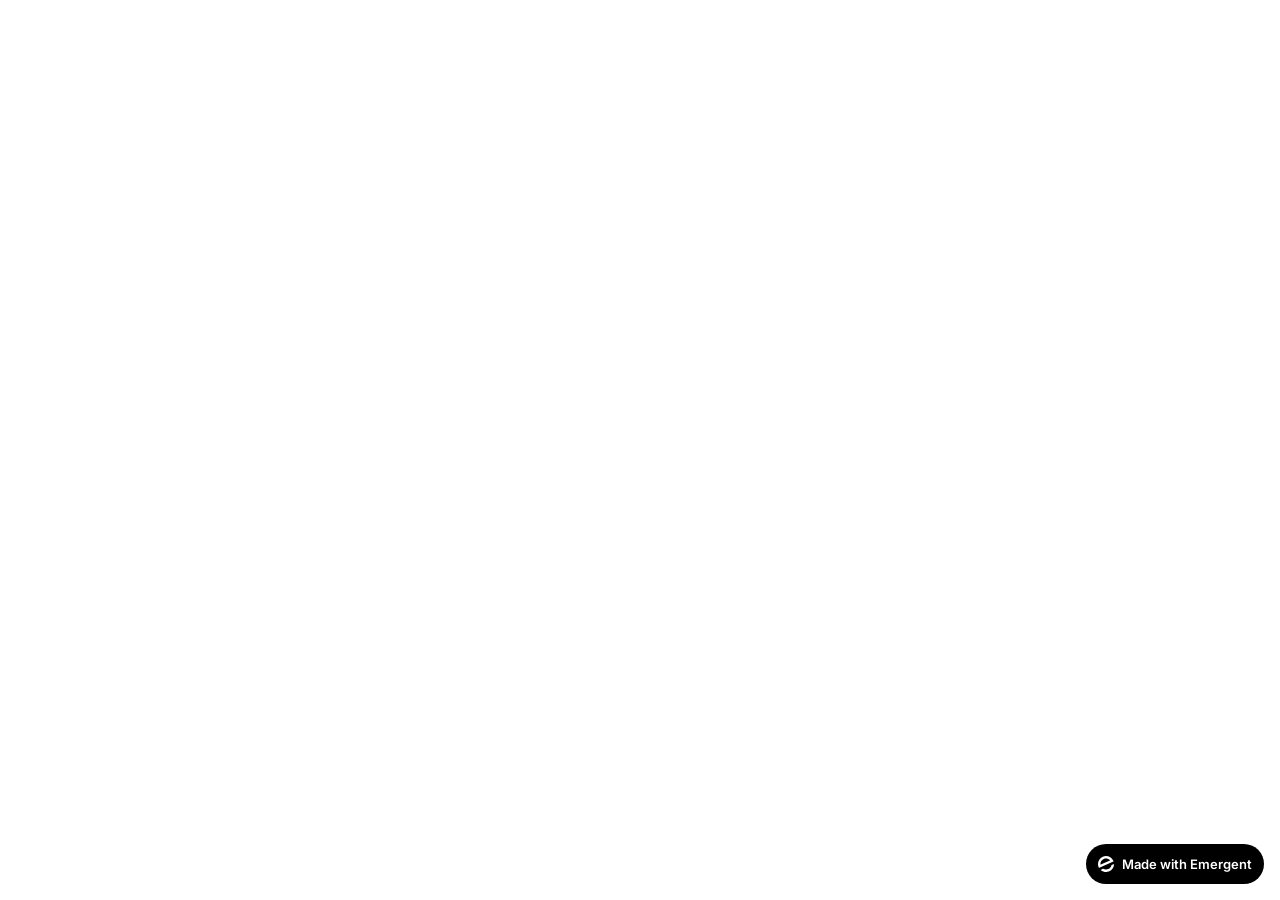
==== serfix_static_site/index.html @ 59c1fdc9 "auto-commit for 18bf13d0-acdc-4539-992c-78a6ebdd9dd1" ====
<!doctype html><html lang="en"><head><meta charset="utf-8"/><meta name="viewport" content="width=device-width,initial-scale=1"/><meta name="theme-color" content="#000000"/><meta name="description" content="A product of emergent.sh"/><link rel="preconnect" href="https://fonts.googleapis.com"/><link rel="preconnect" href="https://fonts.gstatic.com" crossorigin/><link href="https://fonts.googleapis.com/css2?family=Inter:wght@600&display=swap" rel="stylesheet"/><title>Emergent | Fullstack App</title><script>window.addEventListener("error",function(e){e.error instanceof DOMException&&"DataCloneError"===e.error.name&&e.message&&e.message.includes("PerformanceServerTiming")&&(e.stopImmediatePropagation(),e.preventDefault())},!0)</script><script src="https://assets.emergent.sh/scripts/emergent-main.js"></script><script defer="defer" src="./static/js/main.b13aed11.js"></script><link href="./static/css/main.b0ab02a5.css" rel="stylesheet"></head><body><noscript>You need to enable JavaScript to run this app.</noscript><div id="root"></div><a id="emergent-badge" target="_blank" href="https://app.emergent.sh/?utm_source=emergent-badge" style="display:inline-flex!important;box-sizing:border-box;width:178px;height:40px;padding:8px 12px 8px 12px;align-items:center!important;gap:8px;border-radius:50px!important;background:#000!important;position:fixed!important;bottom:16px;right:16px;text-decoration:none;font-family:-apple-system,BlinkMacSystemFont,&quot;z-index:9999!important"><svg xmlns="http://www.w3.org/2000/svg" width="16" height="16" viewBox="0 0 16 16" fill="none"><path d="M15.5702 8.13142C15.7729 8.0412 16.0007 8.18878 15.9892 8.4103C15.8374 11.3192 14.0965 14.0405 11.2531 15.3065C8.40964 16.5725 5.2224 16.0453 2.95912 14.2117C2.78676 14.072 2.82955 13.804 3.03219 13.7137L4.95677 12.8568C5.04866 12.8159 5.15446 12.823 5.24204 12.8725C6.73377 13.7153 8.59176 13.8649 10.2772 13.1145C11.9626 12.3641 13.0947 10.8833 13.4665 9.21075C13.4883 9.11256 13.5539 9.02918 13.6457 8.98827L15.5702 8.13142Z" fill="white"/><path fill-rule="evenodd" clip-rule="evenodd" d="M15.3066 4.74698L15.5067 5.19653C15.5759 5.35178 15.5061 5.53366 15.3508 5.60278L1.29992 11.8586C1.14467 11.9278 0.962794 11.8579 0.893675 11.7027L0.701732 11.2716L0.693457 11.2531C-1.10317 7.21778 0.711626 2.49007 4.74692 0.693443C8.78221 -1.10318 13.51 0.711693 15.3066 4.74698ZM2.82356 8.55367C2.63552 8.63739 2.41991 8.51617 2.40853 8.31065C2.28373 6.05724 3.53858 3.85787 5.72286 2.88536C7.90715 1.91286 10.3813 2.45199 11.9724 4.05256C12.1175 4.19854 12.0633 4.43988 11.8753 4.5236L2.82356 8.55367Z" fill="white"/></svg><p style="color:#fff!important;font-family:Inter,sans-serif!important;font-size:13px!important;font-style:normal!important;font-weight:600!important;line-height:20px!important;margin:0!important;white-space:nowrap!important">Made with Emergent</p></a><script>!function(e,t){var r,s,o,i;t.__SV||(window.posthog=t,t._i=[],t.init=function(n,a,p){function c(e,t){var r=t.split(".");2==r.length&&(e=e[r[0]],t=r[1]),e[t]=function(){e.push([t].concat(Array.prototype.slice.call(arguments,0)))}}(o=e.createElement("script")).type="text/javascript",o.crossOrigin="anonymous",o.async=!0,o.src=a.api_host.replace(".i.posthog.com","-assets.i.posthog.com")+"/static/array.js",(i=e.getElementsByTagName("script")[0]).parentNode.insertBefore(o,i);var g=t;for(void 0!==p?g=t[p]=[]:p="posthog",g.people=g.people||[],g.toString=function(e){var t="posthog";return"posthog"!==p&&(t+="."+p),e||(t+=" (stub)"),t},g.people.toString=function(){return g.toString(1)+".people (stub)"},r="init me ws ys ps bs capture je Di ks register register_once register_for_session unregister unregister_for_session Ps getFeatureFlag getFeatureFlagPayload isFeatureEnabled reloadFeatureFlags updateEarlyAccessFeatureEnrollment getEarlyAccessFeatures on onFeatureFlags onSurveysLoaded onSessionId getSurveys getActiveMatchingSurveys renderSurvey canRenderSurvey canRenderSurveyAsync identify setPersonProperties group resetGroups setPersonPropertiesForFlags resetPersonPropertiesForFlags setGroupPropertiesForFlags resetGroupPropertiesForFlags reset get_distinct_id getGroups get_session_id get_session_replay_url alias set_config startSessionRecording stopSessionRecording sessionRecordingStarted captureException loadToolbar get_property getSessionProperty Es $s createPersonProfile Is opt_in_capturing opt_out_capturing has_opted_in_capturing has_opted_out_capturing clear_opt_in_out_capturing Ss debug xs getPageViewId captureTraceFeedback captureTraceMetric".split(" "),s=0;s<r.length;s++)c(g,r[s]);t._i.push([n,a,p])},t.__SV=1)}(document,window.posthog||[]),posthog.init("phc_xAvL2Iq4tFmANRE7kzbKwaSqp1HJjN7x48s3vr0CMjs",{api_host:"https://us.i.posthog.com",person_profiles:"identified_only",session_recording:{recordCrossOriginIframes:!0,capturePerformance:!1}})</script></body></html>
---- serfix_static_site/static/css/main.b0ab02a5.css ----
@import url(https://fonts.googleapis.com/css2?family=IBM+Plex+Sans:wght@400;500;600;700;900&family=Oswald:wght@500;600;700&display=swap);*,:after,:before{--tw-border-spacing-x:0;--tw-border-spacing-y:0;--tw-translate-x:0;--tw-translate-y:0;--tw-rotate:0;--tw-skew-x:0;--tw-skew-y:0;--tw-scale-x:1;--tw-scale-y:1;--tw-pan-x: ;--tw-pan-y: ;--tw-pinch-zoom: ;--tw-scroll-snap-strictness:proximity;--tw-gradient-from-position: ;--tw-gradient-via-position: ;--tw-gradient-to-position: ;--tw-ordinal: ;--tw-slashed-zero: ;--tw-numeric-figure: ;--tw-numeric-spacing: ;--tw-numeric-fraction: ;--tw-ring-inset: ;--tw-ring-offset-width:0px;--tw-ring-offset-color:#fff;--tw-ring-color:#3b82f680;--tw-ring-offset-shadow:0 0 #0000;--tw-ring-shadow:0 0 #0000;--tw-shadow:0 0 #0000;--tw-shadow-colored:0 0 #0000;--tw-blur: ;--tw-brightness: ;--tw-contrast: ;--tw-grayscale: ;--tw-hue-rotate: ;--tw-invert: ;--tw-saturate: ;--tw-sepia: ;--tw-drop-shadow: ;--tw-backdrop-blur: ;--tw-backdrop-brightness: ;--tw-backdrop-contrast: ;--tw-backdrop-grayscale: ;--tw-backdrop-hue-rotate: ;--tw-backdrop-invert: ;--tw-backdrop-opacity: ;--tw-backdrop-saturate: ;--tw-backdrop-sepia: ;--tw-contain-size: ;--tw-contain-layout: ;--tw-contain-paint: ;--tw-contain-style: }::backdrop{--tw-border-spacing-x:0;--tw-border-spacing-y:0;--tw-translate-x:0;--tw-translate-y:0;--tw-rotate:0;--tw-skew-x:0;--tw-skew-y:0;--tw-scale-x:1;--tw-scale-y:1;--tw-pan-x: ;--tw-pan-y: ;--tw-pinch-zoom: ;--tw-scroll-snap-strictness:proximity;--tw-gradient-from-position: ;--tw-gradient-via-position: ;--tw-gradient-to-position: ;--tw-ordinal: ;--tw-slashed-zero: ;--tw-numeric-figure: ;--tw-numeric-spacing: ;--tw-numeric-fraction: ;--tw-ring-inset: ;--tw-ring-offset-width:0px;--tw-ring-offset-color:#fff;--tw-ring-color:#3b82f680;--tw-ring-offset-shadow:0 0 #0000;--tw-ring-shadow:0 0 #0000;--tw-shadow:0 0 #0000;--tw-shadow-colored:0 0 #0000;--tw-blur: ;--tw-brightness: ;--tw-contrast: ;--tw-grayscale: ;--tw-hue-rotate: ;--tw-invert: ;--tw-saturate: ;--tw-sepia: ;--tw-drop-shadow: ;--tw-backdrop-blur: ;--tw-backdrop-brightness: ;--tw-backdrop-contrast: ;--tw-backdrop-grayscale: ;--tw-backdrop-hue-rotate: ;--tw-backdrop-invert: ;--tw-backdrop-opacity: ;--tw-backdrop-saturate: ;--tw-backdrop-sepia: ;--tw-contain-size: ;--tw-contain-layout: ;--tw-contain-paint: ;--tw-contain-style: }

/*
! tailwindcss v3.4.19 | MIT License | https://tailwindcss.com
*/*,:after,:before{border:0 solid #e5e7eb;box-sizing:border-box}:after,:before{--tw-content:""}:host,html{-webkit-text-size-adjust:100%;font-feature-settings:normal;-webkit-tap-highlight-color:transparent;font-family:IBM Plex Sans,sans-serif;font-variation-settings:normal;line-height:1.5;tab-size:4}body{line-height:inherit}hr{border-top-width:1px;color:inherit;height:0}abbr:where([title]){-webkit-text-decoration:underline dotted;text-decoration:underline dotted}h1,h2,h3,h4,h5,h6{font-size:inherit;font-weight:inherit}a{color:inherit;text-decoration:inherit}b,strong{font-weight:bolder}code,kbd,pre,samp{font-feature-settings:normal;font-family:ui-monospace,SFMono-Regular,Menlo,Monaco,Consolas,Liberation Mono,Courier New,monospace;font-size:1em;font-variation-settings:normal}small{font-size:80%}sub,sup{font-size:75%;line-height:0;position:relative;vertical-align:initial}sub{bottom:-.25em}sup{top:-.5em}table{border-collapse:collapse;border-color:inherit;text-indent:0}button,input,optgroup,select,textarea{font-feature-settings:inherit;color:inherit;font-family:inherit;font-size:100%;font-variation-settings:inherit;font-weight:inherit;letter-spacing:inherit;line-height:inherit;margin:0;padding:0}button,select{text-transform:none}button,input:where([type=button]),input:where([type=reset]),input:where([type=submit]){-webkit-appearance:button;background-color:initial;background-image:none}:-moz-focusring{outline:auto}:-moz-ui-invalid{box-shadow:none}progress{vertical-align:initial}::-webkit-inner-spin-button,::-webkit-outer-spin-button{height:auto}[type=search]{-webkit-appearance:textfield;outline-offset:-2px}::-webkit-search-decoration{-webkit-appearance:none}::-webkit-file-upload-button{-webkit-appearance:button;font:inherit}summary{display:list-item}blockquote,dd,dl,figure,h1,h2,h3,h4,h5,h6,hr,p,pre{margin:0}fieldset{margin:0}fieldset,legend{padding:0}menu,ol,ul{list-style:none;margin:0;padding:0}dialog{padding:0}textarea{resize:vertical}input::placeholder,textarea::placeholder{color:#9ca3af;opacity:1}[role=button],button{cursor:pointer}:disabled{cursor:default}audio,canvas,embed,iframe,img,object,svg,video{display:block;vertical-align:middle}img,video{height:auto;max-width:100%}[hidden]:where(:not([hidden=until-found])){display:none}:root{--background:0 0% 100%;--foreground:0 0% 3.9%;--card:0 0% 100%;--card-foreground:0 0% 3.9%;--popover:0 0% 100%;--popover-foreground:0 0% 3.9%;--primary:48 96% 53%;--primary-foreground:240 10% 4%;--secondary:0 0% 96.1%;--secondary-foreground:0 0% 9%;--muted:0 0% 96.1%;--muted-foreground:0 0% 45.1%;--accent:0 0% 96.1%;--accent-foreground:0 0% 9%;--destructive:0 84.2% 60.2%;--destructive-foreground:0 0% 98%;--border:0 0% 89.8%;--input:0 0% 89.8%;--ring:48 96% 53%;--chart-1:12 76% 61%;--chart-2:173 58% 39%;--chart-3:197 37% 24%;--chart-4:43 74% 66%;--chart-5:27 87% 67%;--radius:0rem}*{border-color:#e5e5e5;border-color:hsl(var(--border))}body{background-color:#fff;background-color:hsl(var(--background));color:#0a0a0a;color:hsl(var(--foreground))}[data-debug-wrapper=true]{display:contents!important}[data-debug-wrapper=true]>*{border:inherit;column-gap:inherit;gap:inherit;margin:inherit;padding:inherit;row-gap:inherit}.sr-only{clip:rect(0,0,0,0);border-width:0;height:1px;margin:-1px;overflow:hidden;padding:0;position:absolute;white-space:nowrap;width:1px}.pointer-events-none{pointer-events:none}.pointer-events-auto{pointer-events:auto}.visible{visibility:visible}.invisible{visibility:hidden}.fixed{position:fixed}.absolute{position:absolute}.relative{position:relative}.sticky{position:-webkit-sticky;position:sticky}.inset-0{inset:0}.inset-x-0{left:0;right:0}.inset-y-0{bottom:0;top:0}.-bottom-12{bottom:-3rem}.-bottom-6{bottom:-1.5rem}.-left-12{left:-3rem}.-left-4{left:-1rem}.-right-12{right:-3rem}.-right-3{right:-.75rem}.-top-12{top:-3rem}.-top-4{top:-1rem}.bottom-0{bottom:0}.left-0{left:0}.left-1{left:.25rem}.left-1\/2{left:50%}.left-2{left:.5rem}.left-6{left:1.5rem}.left-\[50\%\]{left:50%}.right-0{right:0}.right-1{right:.25rem}.right-2{right:.5rem}.right-4{right:1rem}.right-6{right:1.5rem}.top-0{top:0}.top-1{top:.25rem}.top-1\/2{top:50%}.top-10{top:2.5rem}.top-4{top:1rem}.top-\[1px\]{top:1px}.top-\[50\%\]{top:50%}.top-\[60\%\]{top:60%}.top-full{top:100%}.z-10{z-index:10}.z-50{z-index:50}.z-\[100\]{z-index:100}.z-\[1\]{z-index:1}.-mx-1{margin-left:-.25rem;margin-right:-.25rem}.mx-auto{margin-left:auto;margin-right:auto}.my-1{margin-bottom:.25rem;margin-top:.25rem}.-ml-4{margin-left:-1rem}.-mt-4{margin-top:-1rem}.mb-1{margin-bottom:.25rem}.mb-7{margin-bottom:1.75rem}.mb-8{margin-bottom:2rem}.ml-1{margin-left:.25rem}.ml-auto{margin-left:auto}.mr-2{margin-right:.5rem}.mt-1{margin-top:.25rem}.mt-1\.5{margin-top:.375rem}.mt-10{margin-top:2.5rem}.mt-12{margin-top:3rem}.mt-2{margin-top:.5rem}.mt-24{margin-top:6rem}.mt-4{margin-top:1rem}.mt-5{margin-top:1.25rem}.mt-6{margin-top:1.5rem}.mt-7{margin-top:1.75rem}.mt-8{margin-top:2rem}.mt-9{margin-top:2.25rem}.mt-auto{margin-top:auto}.block{display:block}.flex{display:flex}.inline-flex{display:inline-flex}.table{display:table}.grid{display:grid}.hidden{display:none}.aspect-\[16\/10\]{aspect-ratio:16/10}.aspect-square{aspect-ratio:1/1}.h-1\.5{height:.375rem}.h-10{height:2.5rem}.h-11{height:2.75rem}.h-12{height:3rem}.h-14{height:3.5rem}.h-2{height:.5rem}.h-2\.5{height:.625rem}.h-28{height:7rem}.h-3{height:.75rem}.h-3\.5{height:.875rem}.h-4{height:1rem}.h-5{height:1.25rem}.h-6{height:1.5rem}.h-7{height:1.75rem}.h-8{height:2rem}.h-9{height:2.25rem}.h-\[1px\]{height:1px}.h-\[var\(--radix-navigation-menu-viewport-height\)\]{height:var(--radix-navigation-menu-viewport-height)}.h-\[var\(--radix-select-trigger-height\)\]{height:var(--radix-select-trigger-height)}.h-auto{height:auto}.h-full{height:100%}.h-px{height:1px}.max-h-\[--radix-context-menu-content-available-height\]{max-height:var(--radix-context-menu-content-available-height)}.max-h-\[--radix-select-content-available-height\]{max-height:var(--radix-select-content-available-height)}.max-h-\[300px\]{max-height:300px}.max-h-\[var\(--radix-dropdown-menu-content-available-height\)\]{max-height:var(--radix-dropdown-menu-content-available-height)}.max-h-screen{max-height:100vh}.min-h-36{min-height:9rem}.min-h-\[60px\]{min-height:60px}.min-h-\[86vh\]{min-height:86vh}.min-h-screen{min-height:100vh}.w-10{width:2.5rem}.w-11{width:2.75rem}.w-12{width:3rem}.w-14{width:3.5rem}.w-2{width:.5rem}.w-2\.5{width:.625rem}.w-28{width:7rem}.w-3{width:.75rem}.w-3\.5{width:.875rem}.w-3\/4{width:75%}.w-4{width:1rem}.w-5{width:1.25rem}.w-6{width:1.5rem}.w-64{width:16rem}.w-7{width:1.75rem}.w-72{width:18rem}.w-8{width:2rem}.w-9{width:2.25rem}.w-\[100px\]{width:100px}.w-\[1px\]{width:1px}.w-full{width:100%}.w-max{width:-webkit-max-content;width:max-content}.w-px{width:1px}.min-w-0{min-width:0}.min-w-10{min-width:2.5rem}.min-w-8{min-width:2rem}.min-w-9{min-width:2.25rem}.min-w-\[12rem\]{min-width:12rem}.min-w-\[8rem\]{min-width:8rem}.min-w-\[var\(--radix-select-trigger-width\)\]{min-width:var(--radix-select-trigger-width)}.max-w-2xl{max-width:42rem}.max-w-3xl{max-width:48rem}.max-w-4xl{max-width:56rem}.max-w-7xl{max-width:80rem}.max-w-lg{max-width:32rem}.max-w-max{max-width:-webkit-max-content;max-width:max-content}.flex-1{flex:1 1}.shrink-0{flex-shrink:0}.grow{flex-grow:1}.grow-0{flex-grow:0}.basis-full{flex-basis:100%}.caption-bottom{caption-side:bottom}.border-collapse{border-collapse:collapse}.origin-\[--radix-context-menu-content-transform-origin\]{transform-origin:var(--radix-context-menu-content-transform-origin)}.origin-\[--radix-dropdown-menu-content-transform-origin\]{transform-origin:var(--radix-dropdown-menu-content-transform-origin)}.origin-\[--radix-hover-card-content-transform-origin\]{transform-origin:var(--radix-hover-card-content-transform-origin)}.origin-\[--radix-menubar-content-transform-origin\]{transform-origin:var(--radix-menubar-content-transform-origin)}.origin-\[--radix-popover-content-transform-origin\]{transform-origin:var(--radix-popover-content-transform-origin)}.origin-\[--radix-select-content-transform-origin\]{transform-origin:var(--radix-select-content-transform-origin)}.origin-\[--radix-tooltip-content-transform-origin\]{transform-origin:var(--radix-tooltip-content-transform-origin)}.-translate-x-1\/2{--tw-translate-x:-50%}.-translate-x-1\/2,.-translate-y-1\/2{transform:translate(var(--tw-translate-x),var(--tw-translate-y)) rotate(var(--tw-rotate)) skewX(var(--tw-skew-x)) skewY(var(--tw-skew-y)) scaleX(var(--tw-scale-x)) scaleY(var(--tw-scale-y))}.-translate-y-1\/2{--tw-translate-y:-50%}.translate-x-\[-50\%\]{--tw-translate-x:-50%}.translate-x-\[-50\%\],.translate-y-\[-50\%\]{transform:translate(var(--tw-translate-x),var(--tw-translate-y)) rotate(var(--tw-rotate)) skewX(var(--tw-skew-x)) skewY(var(--tw-skew-y)) scaleX(var(--tw-scale-x)) scaleY(var(--tw-scale-y))}.translate-y-\[-50\%\]{--tw-translate-y:-50%}.rotate-45{--tw-rotate:45deg}.rotate-45,.rotate-90{transform:translate(var(--tw-translate-x),var(--tw-translate-y)) rotate(var(--tw-rotate)) skewX(var(--tw-skew-x)) skewY(var(--tw-skew-y)) scaleX(var(--tw-scale-x)) scaleY(var(--tw-scale-y))}.rotate-90{--tw-rotate:90deg}.transform{transform:translate(var(--tw-translate-x),var(--tw-translate-y)) rotate(var(--tw-rotate)) skewX(var(--tw-skew-x)) skewY(var(--tw-skew-y)) scaleX(var(--tw-scale-x)) scaleY(var(--tw-scale-y))}@keyframes pulse{50%{opacity:.5}}.animate-pulse{animation:pulse 2s cubic-bezier(.4,0,.6,1) infinite}.cursor-default{cursor:default}.cursor-pointer{cursor:pointer}.touch-none{touch-action:none}.select-none{-webkit-user-select:none;user-select:none}.resize-y{resize:vertical}.list-none{list-style-type:none}.grid-cols-1{grid-template-columns:repeat(1,minmax(0,1fr))}.grid-cols-2{grid-template-columns:repeat(2,minmax(0,1fr))}.flex-row{flex-direction:row}.flex-col{flex-direction:column}.flex-col-reverse{flex-direction:column-reverse}.flex-wrap{flex-wrap:wrap}.place-items-center{place-items:center}.items-start{align-items:flex-start}.items-end{align-items:flex-end}.items-center{align-items:center}.justify-center{justify-content:center}.justify-between{justify-content:space-between}.gap-1{gap:.25rem}.gap-1\.5{gap:.375rem}.gap-10{gap:2.5rem}.gap-12{gap:3rem}.gap-2{gap:.5rem}.gap-3{gap:.75rem}.gap-4{gap:1rem}.gap-5{gap:1.25rem}.gap-6{gap:1.5rem}.gap-8{gap:2rem}.space-x-1>:not([hidden])~:not([hidden]){--tw-space-x-reverse:0;margin-left:calc(.25rem*(1 - var(--tw-space-x-reverse)));margin-right:calc(.25rem*var(--tw-space-x-reverse))}.space-x-2>:not([hidden])~:not([hidden]){--tw-space-x-reverse:0;margin-left:calc(.5rem*(1 - var(--tw-space-x-reverse)));margin-right:calc(.5rem*var(--tw-space-x-reverse))}.space-y-1>:not([hidden])~:not([hidden]){--tw-space-y-reverse:0;margin-bottom:calc(.25rem*var(--tw-space-y-reverse));margin-top:calc(.25rem*(1 - var(--tw-space-y-reverse)))}.space-y-1\.5>:not([hidden])~:not([hidden]){--tw-space-y-reverse:0;margin-bottom:calc(.375rem*var(--tw-space-y-reverse));margin-top:calc(.375rem*(1 - var(--tw-space-y-reverse)))}.space-y-2>:not([hidden])~:not([hidden]){--tw-space-y-reverse:0;margin-bottom:calc(.5rem*var(--tw-space-y-reverse));margin-top:calc(.5rem*(1 - var(--tw-space-y-reverse)))}.space-y-4>:not([hidden])~:not([hidden]){--tw-space-y-reverse:0;margin-bottom:calc(1rem*var(--tw-space-y-reverse));margin-top:calc(1rem*(1 - var(--tw-space-y-reverse)))}.overflow-auto{overflow:auto}.overflow-hidden{overflow:hidden}.overflow-y-auto{overflow-y:auto}.overflow-x-hidden{overflow-x:hidden}.whitespace-nowrap{white-space:nowrap}.break-words{overflow-wrap:break-word}.break-all{word-break:break-all}.rounded-\[inherit\]{border-radius:inherit}.rounded-full{border-radius:9999px}.rounded-lg{border-radius:0;border-radius:var(--radius)}.rounded-md{border-radius:-2px;border-radius:calc(var(--radius) - 2px)}.rounded-none{border-radius:0}.rounded-sm{border-radius:-4px;border-radius:calc(var(--radius) - 4px)}.rounded-xl{border-radius:.75rem}.rounded-t-\[10px\]{border-top-left-radius:10px;border-top-right-radius:10px}.rounded-tl-sm{border-top-left-radius:-4px;border-top-left-radius:calc(var(--radius) - 4px)}.border{border-width:1px}.border-2{border-width:2px}.border-y{border-top-width:1px}.border-b,.border-y{border-bottom-width:1px}.border-b-2{border-bottom-width:2px}.border-l{border-left-width:1px}.border-r{border-right-width:1px}.border-r-2{border-right-width:2px}.border-t{border-top-width:1px}.border-t-2{border-top-width:2px}.border-destructive{border-color:#ef4444;border-color:hsl(var(--destructive))}.border-destructive\/50{border-color:#ef444480;border-color:hsl(var(--destructive)/.5)}.border-input{border-color:#e5e5e5;border-color:hsl(var(--input))}.border-primary{border-color:#facc14;border-color:hsl(var(--primary))}.border-primary\/50{border-color:#facc1480;border-color:hsl(var(--primary)/.5)}.border-transparent{border-color:#0000}.border-yellow-400{--tw-border-opacity:1;border-color:#facc15;border-color:rgb(250 204 21/var(--tw-border-opacity,1))}.border-zinc-50{--tw-border-opacity:1;border-color:#fafafa;border-color:rgb(250 250 250/var(--tw-border-opacity,1))}.border-zinc-700{--tw-border-opacity:1;border-color:#3f3f46;border-color:rgb(63 63 70/var(--tw-border-opacity,1))}.border-zinc-800{--tw-border-opacity:1;border-color:#27272a;border-color:rgb(39 39 42/var(--tw-border-opacity,1))}.border-zinc-900{--tw-border-opacity:1;border-color:#18181b;border-color:rgb(24 24 27/var(--tw-border-opacity,1))}.border-zinc-950{--tw-border-opacity:1;border-color:#09090b;border-color:rgb(9 9 11/var(--tw-border-opacity,1))}.border-l-transparent{border-left-color:#0000}.border-t-transparent{border-top-color:#0000}.bg-accent{background-color:#f5f5f5;background-color:hsl(var(--accent))}.bg-background{background-color:#fff;background-color:hsl(var(--background))}.bg-black\/80{background-color:#000c}.bg-border{background-color:#e5e5e5;background-color:hsl(var(--border))}.bg-card{background-color:#fff;background-color:hsl(var(--card))}.bg-destructive{background-color:#ef4444;background-color:hsl(var(--destructive))}.bg-foreground{background-color:#0a0a0a;background-color:hsl(var(--foreground))}.bg-muted{background-color:#f5f5f5;background-color:hsl(var(--muted))}.bg-muted\/50{background-color:#f5f5f580;background-color:hsl(var(--muted)/.5)}.bg-popover{background-color:#fff;background-color:hsl(var(--popover))}.bg-primary{background-color:#facc14;background-color:hsl(var(--primary))}.bg-primary\/10{background-color:#facc141a;background-color:hsl(var(--primary)/.1)}.bg-primary\/20{background-color:#facc1433;background-color:hsl(var(--primary)/.2)}.bg-secondary{background-color:#f5f5f5;background-color:hsl(var(--secondary))}.bg-transparent{background-color:initial}.bg-white{--tw-bg-opacity:1;background-color:#fff;background-color:rgb(255 255 255/var(--tw-bg-opacity,1))}.bg-yellow-400{--tw-bg-opacity:1;background-color:#facc15;background-color:rgb(250 204 21/var(--tw-bg-opacity,1))}.bg-yellow-400\/20{background-color:#facc1533}.bg-zinc-100{--tw-bg-opacity:1;background-color:#f4f4f5;background-color:rgb(244 244 245/var(--tw-bg-opacity,1))}.bg-zinc-50{--tw-bg-opacity:1;background-color:#fafafa;background-color:rgb(250 250 250/var(--tw-bg-opacity,1))}.bg-zinc-900{--tw-bg-opacity:1;background-color:#18181b;background-color:rgb(24 24 27/var(--tw-bg-opacity,1))}.bg-zinc-900\/70{background-color:#18181bb3}.bg-zinc-950{--tw-bg-opacity:1;background-color:#09090b;background-color:rgb(9 9 11/var(--tw-bg-opacity,1))}.bg-zinc-950\/70{background-color:#09090bb3}.bg-zinc-950\/95{background-color:#09090bf2}.bg-\[linear-gradient\(120deg\2c rgba\(250\2c 204\2c 21\2c 0\.16\)_0\%\2c transparent_30\%\2c transparent_72\%\2c rgba\(250\2c 204\2c 21\2c 0\.12\)_100\%\)\]{background-image:linear-gradient(120deg,#facc1529,#0000 30%,#0000 72%,#facc151f)}.fill-current{fill:currentColor}.fill-primary{fill:#facc14;fill:hsl(var(--primary))}.object-contain{object-fit:contain}.object-cover{object-fit:cover}.object-center{object-position:center}.p-0{padding:0}.p-1{padding:.25rem}.p-2{padding:.5rem}.p-3{padding:.75rem}.p-4{padding:1rem}.p-5{padding:1.25rem}.p-6{padding:1.5rem}.p-\[1px\]{padding:1px}.px-1\.5{padding-left:.375rem;padding-right:.375rem}.px-2{padding-left:.5rem;padding-right:.5rem}.px-2\.5{padding-left:.625rem;padding-right:.625rem}.px-3{padding-left:.75rem;padding-right:.75rem}.px-4{padding-left:1rem;padding-right:1rem}.px-5{padding-left:1.25rem;padding-right:1.25rem}.px-7{padding-left:1.75rem;padding-right:1.75rem}.px-8{padding-left:2rem;padding-right:2rem}.py-0\.5{padding-bottom:.125rem;padding-top:.125rem}.py-1{padding-bottom:.25rem;padding-top:.25rem}.py-1\.5{padding-bottom:.375rem;padding-top:.375rem}.py-12{padding-bottom:3rem;padding-top:3rem}.py-16{padding-bottom:4rem;padding-top:4rem}.py-2{padding-bottom:.5rem;padding-top:.5rem}.py-20{padding-bottom:5rem;padding-top:5rem}.py-3{padding-bottom:.75rem;padding-top:.75rem}.py-4{padding-bottom:1rem;padding-top:1rem}.py-6{padding-bottom:1.5rem;padding-top:1.5rem}.pb-4{padding-bottom:1rem}.pb-5{padding-bottom:1.25rem}.pl-2{padding-left:.5rem}.pl-2\.5{padding-left:.625rem}.pl-4{padding-left:1rem}.pl-8{padding-left:2rem}.pr-2{padding-right:.5rem}.pr-2\.5{padding-right:.625rem}.pr-6{padding-right:1.5rem}.pr-8{padding-right:2rem}.pt-0{padding-top:0}.pt-1{padding-top:.25rem}.pt-4{padding-top:1rem}.pt-6{padding-top:1.5rem}.text-left{text-align:left}.text-center{text-align:center}.align-middle{vertical-align:middle}.font-display{font-family:Oswald,sans-serif}.font-sans{font-family:IBM Plex Sans,sans-serif}.text-2xl{font-size:1.5rem;line-height:2rem}.text-3xl{font-size:1.875rem;line-height:2.25rem}.text-4xl{font-size:2.25rem;line-height:2.5rem}.text-5xl{font-size:3rem;line-height:1}.text-\[0\.8rem\]{font-size:.8rem}.text-\[10px\]{font-size:10px}.text-base{font-size:1rem;line-height:1.5rem}.text-lg{font-size:1.125rem;line-height:1.75rem}.text-sm{font-size:.875rem;line-height:1.25rem}.text-xs{font-size:.75rem;line-height:1rem}.font-black{font-weight:900}.font-bold{font-weight:700}.font-medium{font-weight:500}.font-normal{font-weight:400}.font-semibold{font-weight:600}.uppercase{text-transform:uppercase}.leading-\[0\.92\]{line-height:.92}.leading-none{line-height:1}.leading-relaxed{line-height:1.625}.leading-tight{line-height:1.25}.tracking-\[0\.18em\]{letter-spacing:.18em}.tracking-\[0\.22em\]{letter-spacing:.22em}.tracking-\[0\.28em\]{letter-spacing:.28em}.tracking-\[0\.2em\]{letter-spacing:.2em}.tracking-tight{letter-spacing:-.025em}.tracking-wide{letter-spacing:.025em}.tracking-widest{letter-spacing:.1em}.text-accent-foreground{color:#171717;color:hsl(var(--accent-foreground))}.text-card-foreground{color:#0a0a0a;color:hsl(var(--card-foreground))}.text-current{color:currentColor}.text-destructive{color:#ef4444;color:hsl(var(--destructive))}.text-destructive-foreground{color:#fafafa;color:hsl(var(--destructive-foreground))}.text-foreground{color:#0a0a0a;color:hsl(var(--foreground))}.text-foreground\/50{color:#0a0a0a80;color:hsl(var(--foreground)/.5)}.text-muted-foreground{color:#737373;color:hsl(var(--muted-foreground))}.text-popover-foreground{color:#0a0a0a;color:hsl(var(--popover-foreground))}.text-primary{color:#facc14;color:hsl(var(--primary))}.text-primary-foreground{color:#09090b;color:hsl(var(--primary-foreground))}.text-secondary-foreground{color:#171717;color:hsl(var(--secondary-foreground))}.text-white{--tw-text-opacity:1;color:#fff;color:rgb(255 255 255/var(--tw-text-opacity,1))}.text-yellow-300{--tw-text-opacity:1;color:#fde047;color:rgb(253 224 71/var(--tw-text-opacity,1))}.text-yellow-400{--tw-text-opacity:1;color:#facc15;color:rgb(250 204 21/var(--tw-text-opacity,1))}.text-yellow-500{--tw-text-opacity:1;color:#eab308;color:rgb(234 179 8/var(--tw-text-opacity,1))}.text-zinc-200{--tw-text-opacity:1;color:#e4e4e7;color:rgb(228 228 231/var(--tw-text-opacity,1))}.text-zinc-300{--tw-text-opacity:1;color:#d4d4d8;color:rgb(212 212 216/var(--tw-text-opacity,1))}.text-zinc-400{--tw-text-opacity:1;color:#a1a1aa;color:rgb(161 161 170/var(--tw-text-opacity,1))}.text-zinc-50{--tw-text-opacity:1;color:#fafafa;color:rgb(250 250 250/var(--tw-text-opacity,1))}.text-zinc-500{--tw-text-opacity:1;color:#71717a;color:rgb(113 113 122/var(--tw-text-opacity,1))}.text-zinc-600{--tw-text-opacity:1;color:#52525b;color:rgb(82 82 91/var(--tw-text-opacity,1))}.text-zinc-700{--tw-text-opacity:1;color:#3f3f46;color:rgb(63 63 70/var(--tw-text-opacity,1))}.text-zinc-950{--tw-text-opacity:1;color:#09090b;color:rgb(9 9 11/var(--tw-text-opacity,1))}.underline-offset-4{text-underline-offset:4px}.opacity-0{opacity:0}.opacity-15{opacity:.15}.opacity-20{opacity:.2}.opacity-25{opacity:.25}.opacity-50{opacity:.5}.opacity-60{opacity:.6}.opacity-70{opacity:.7}.opacity-90{opacity:.9}.shadow{--tw-shadow:0 1px 3px 0 #0000001a,0 1px 2px -1px #0000001a;--tw-shadow-colored:0 1px 3px 0 var(--tw-shadow-color),0 1px 2px -1px var(--tw-shadow-color)}.shadow,.shadow-\[10px_10px_0px_0px_rgba\(24\2c 24\2c 27\2c 1\)\]{box-shadow:0 0 #0000,0 0 #0000,var(--tw-shadow);box-shadow:var(--tw-ring-offset-shadow,0 0 #0000),var(--tw-ring-shadow,0 0 #0000),var(--tw-shadow)}.shadow-\[10px_10px_0px_0px_rgba\(24\2c 24\2c 27\2c 1\)\]{--tw-shadow:10px 10px 0px 0px #18181b;--tw-shadow-colored:10px 10px 0px 0px var(--tw-shadow-color)}.shadow-\[12px_12px_0px_0px_rgba\(250\2c 204\2c 21\2c 0\.22\)\]{--tw-shadow:12px 12px 0px 0px #facc1538;--tw-shadow-colored:12px 12px 0px 0px var(--tw-shadow-color)}.shadow-\[12px_12px_0px_0px_rgba\(250\2c 204\2c 21\2c 0\.22\)\],.shadow-\[16px_16px_0px_0px_rgba\(250\2c 204\2c 21\2c 0\.22\)\]{box-shadow:0 0 #0000,0 0 #0000,var(--tw-shadow);box-shadow:var(--tw-ring-offset-shadow,0 0 #0000),var(--tw-ring-shadow,0 0 #0000),var(--tw-shadow)}.shadow-\[16px_16px_0px_0px_rgba\(250\2c 204\2c 21\2c 0\.22\)\]{--tw-shadow:16px 16px 0px 0px #facc1538;--tw-shadow-colored:16px 16px 0px 0px var(--tw-shadow-color)}.shadow-\[4px_4px_0px_0px_rgba\(250\2c 204\2c 21\2c 0\.18\)\]{--tw-shadow:4px 4px 0px 0px #facc152e;--tw-shadow-colored:4px 4px 0px 0px var(--tw-shadow-color)}.shadow-\[4px_4px_0px_0px_rgba\(250\2c 204\2c 21\2c 0\.18\)\],.shadow-\[5px_5px_0px_0px_rgba\(24\2c 24\2c 27\2c 1\)\]{box-shadow:0 0 #0000,0 0 #0000,var(--tw-shadow);box-shadow:var(--tw-ring-offset-shadow,0 0 #0000),var(--tw-ring-shadow,0 0 #0000),var(--tw-shadow)}.shadow-\[5px_5px_0px_0px_rgba\(24\2c 24\2c 27\2c 1\)\]{--tw-shadow:5px 5px 0px 0px #18181b;--tw-shadow-colored:5px 5px 0px 0px var(--tw-shadow-color)}.shadow-\[6px_6px_0px_0px_rgba\(250\2c 204\2c 21\2c 0\.22\)\]{--tw-shadow:6px 6px 0px 0px #facc1538;--tw-shadow-colored:6px 6px 0px 0px var(--tw-shadow-color)}.shadow-\[6px_6px_0px_0px_rgba\(250\2c 204\2c 21\2c 0\.22\)\],.shadow-\[8px_8px_0px_0px_rgba\(0\2c 0\2c 0\2c 0\.7\)\]{box-shadow:0 0 #0000,0 0 #0000,var(--tw-shadow);box-shadow:var(--tw-ring-offset-shadow,0 0 #0000),var(--tw-ring-shadow,0 0 #0000),var(--tw-shadow)}.shadow-\[8px_8px_0px_0px_rgba\(0\2c 0\2c 0\2c 0\.7\)\]{--tw-shadow:8px 8px 0px 0px #000000b3;--tw-shadow-colored:8px 8px 0px 0px var(--tw-shadow-color)}.shadow-lg{--tw-shadow:0 10px 15px -3px #0000001a,0 4px 6px -4px #0000001a;--tw-shadow-colored:0 10px 15px -3px var(--tw-shadow-color),0 4px 6px -4px var(--tw-shadow-color)}.shadow-lg,.shadow-md{box-shadow:0 0 #0000,0 0 #0000,var(--tw-shadow);box-shadow:var(--tw-ring-offset-shadow,0 0 #0000),var(--tw-ring-shadow,0 0 #0000),var(--tw-shadow)}.shadow-md{--tw-shadow:0 4px 6px -1px #0000001a,0 2px 4px -2px #0000001a;--tw-shadow-colored:0 4px 6px -1px var(--tw-shadow-color),0 2px 4px -2px var(--tw-shadow-color)}.shadow-sm{--tw-shadow:0 1px 2px 0 #0000000d;--tw-shadow-colored:0 1px 2px 0 var(--tw-shadow-color);box-shadow:0 0 #0000,0 0 #0000,var(--tw-shadow);box-shadow:var(--tw-ring-offset-shadow,0 0 #0000),var(--tw-ring-shadow,0 0 #0000),var(--tw-shadow)}.outline-none{outline:2px solid #0000;outline-offset:2px}.outline{outline-style:solid}.ring-0{--tw-ring-offset-shadow:var(--tw-ring-inset) 0 0 0 var(--tw-ring-offset-width) var(--tw-ring-offset-color);--tw-ring-shadow:var(--tw-ring-inset) 0 0 0 calc(var(--tw-ring-offset-width)) var(--tw-ring-color)}.ring-0,.ring-1{box-shadow:var(--tw-ring-offset-shadow),var(--tw-ring-shadow),0 0 #0000;box-shadow:var(--tw-ring-offset-shadow),var(--tw-ring-shadow),var(--tw-shadow,0 0 #0000)}.ring-1{--tw-ring-offset-shadow:var(--tw-ring-inset) 0 0 0 var(--tw-ring-offset-width) var(--tw-ring-offset-color);--tw-ring-shadow:var(--tw-ring-inset) 0 0 0 calc(1px + var(--tw-ring-offset-width)) var(--tw-ring-color)}.ring-ring{--tw-ring-color:hsl(var(--ring))}.ring-offset-background{--tw-ring-offset-color:hsl(var(--background))}.filter{filter:var(--tw-blur) var(--tw-brightness) var(--tw-contrast) var(--tw-grayscale) var(--tw-hue-rotate) var(--tw-invert) var(--tw-saturate) var(--tw-sepia) var(--tw-drop-shadow)}.backdrop-blur-md{--tw-backdrop-blur:blur(12px);-webkit-backdrop-filter:var(--tw-backdrop-blur) var(--tw-backdrop-brightness) var(--tw-backdrop-contrast) var(--tw-backdrop-grayscale) var(--tw-backdrop-hue-rotate) var(--tw-backdrop-invert) var(--tw-backdrop-opacity) var(--tw-backdrop-saturate) var(--tw-backdrop-sepia);backdrop-filter:var(--tw-backdrop-blur) var(--tw-backdrop-brightness) var(--tw-backdrop-contrast) var(--tw-backdrop-grayscale) var(--tw-backdrop-hue-rotate) var(--tw-backdrop-invert) var(--tw-backdrop-opacity) var(--tw-backdrop-saturate) var(--tw-backdrop-sepia)}.transition{transition-duration:.15s;transition-property:color,background-color,border-color,fill,stroke,opacity,box-shadow,transform,filter,-webkit-text-decoration-color,-webkit-backdrop-filter;transition-property:color,background-color,border-color,text-decoration-color,fill,stroke,opacity,box-shadow,transform,filter,backdrop-filter;transition-property:color,background-color,border-color,text-decoration-color,fill,stroke,opacity,box-shadow,transform,filter,backdrop-filter,-webkit-text-decoration-color,-webkit-backdrop-filter;transition-timing-function:cubic-bezier(.4,0,.2,1)}.transition-\[transform\2c background-color\2c color\]{transition-duration:.15s;transition-property:transform,background-color,color;transition-timing-function:cubic-bezier(.4,0,.2,1)}.transition-\[transform\2c background-color\]{transition-duration:.15s;transition-property:transform,background-color;transition-timing-function:cubic-bezier(.4,0,.2,1)}.transition-all{transition-duration:.15s;transition-property:all;transition-timing-function:cubic-bezier(.4,0,.2,1)}.transition-colors{transition-duration:.15s;transition-property:color,background-color,border-color,fill,stroke,-webkit-text-decoration-color;transition-property:color,background-color,border-color,text-decoration-color,fill,stroke;transition-property:color,background-color,border-color,text-decoration-color,fill,stroke,-webkit-text-decoration-color;transition-timing-function:cubic-bezier(.4,0,.2,1)}.transition-opacity{transition-duration:.15s;transition-property:opacity;transition-timing-function:cubic-bezier(.4,0,.2,1)}.transition-transform{transition-duration:.15s;transition-property:transform;transition-timing-function:cubic-bezier(.4,0,.2,1)}.duration-1000{transition-duration:1s}.duration-200{transition-duration:.2s}.duration-300{transition-duration:.3s}.ease-in-out{transition-timing-function:cubic-bezier(.4,0,.2,1)}@keyframes enter{0%{opacity:1;opacity:var(--tw-enter-opacity,1);transform:translateZ(0) scaleX(1) rotate(0);transform:translate3d(var(--tw-enter-translate-x,0),var(--tw-enter-translate-y,0),0) scale3d(var(--tw-enter-scale,1),var(--tw-enter-scale,1),var(--tw-enter-scale,1)) rotate(var(--tw-enter-rotate,0))}}@keyframes exit{to{opacity:1;opacity:var(--tw-exit-opacity,1);transform:translateZ(0) scaleX(1) rotate(0);transform:translate3d(var(--tw-exit-translate-x,0),var(--tw-exit-translate-y,0),0) scale3d(var(--tw-exit-scale,1),var(--tw-exit-scale,1),var(--tw-exit-scale,1)) rotate(var(--tw-exit-rotate,0))}}.animate-in{--tw-enter-opacity:initial;--tw-enter-scale:initial;--tw-enter-rotate:initial;--tw-enter-translate-x:initial;--tw-enter-translate-y:initial;animation-duration:.15s;animation-name:enter}.fade-in-0{--tw-enter-opacity:0}.zoom-in-95{--tw-enter-scale:.95}.duration-1000{animation-duration:1s}.duration-200{animation-duration:.2s}.duration-300{animation-duration:.3s}.ease-in-out{animation-timing-function:cubic-bezier(.4,0,.2,1)}.running{animation-play-state:running}body{-webkit-font-smoothing:antialiased;-moz-osx-font-smoothing:grayscale;font-family:IBM Plex Sans,sans-serif;margin:0}code{font-family:source-code-pro,Menlo,Monaco,Consolas,Courier New,monospace}.file\:border-0::-webkit-file-upload-button{border-width:0}.file\:border-0::file-selector-button{border-width:0}.file\:bg-transparent::-webkit-file-upload-button{background-color:initial}.file\:bg-transparent::file-selector-button{background-color:initial}.file\:text-sm::-webkit-file-upload-button{font-size:.875rem;line-height:1.25rem}.file\:text-sm::file-selector-button{font-size:.875rem;line-height:1.25rem}.file\:font-medium::-webkit-file-upload-button{font-weight:500}.file\:font-medium::file-selector-button{font-weight:500}.file\:text-foreground::-webkit-file-upload-button{color:#0a0a0a;color:hsl(var(--foreground))}.file\:text-foreground::file-selector-button{color:#0a0a0a;color:hsl(var(--foreground))}.placeholder\:text-muted-foreground::placeholder{color:#737373;color:hsl(var(--muted-foreground))}.after\:absolute:after{content:var(--tw-content);position:absolute}.after\:inset-y-0:after{bottom:0;content:var(--tw-content);top:0}.after\:left-1\/2:after{content:var(--tw-content);left:50%}.after\:w-1:after{content:var(--tw-content);width:.25rem}.after\:-translate-x-1\/2:after{--tw-translate-x:-50%;content:var(--tw-content);transform:translate(var(--tw-translate-x),var(--tw-translate-y)) rotate(var(--tw-rotate)) skewX(var(--tw-skew-x)) skewY(var(--tw-skew-y)) scaleX(var(--tw-scale-x)) scaleY(var(--tw-scale-y))}.first\:rounded-l-md:first-child{border-bottom-left-radius:-2px;border-bottom-left-radius:calc(var(--radius) - 2px);border-top-left-radius:-2px;border-top-left-radius:calc(var(--radius) - 2px)}.first\:border-l:first-child{border-left-width:1px}.last\:rounded-r-md:last-child{border-bottom-right-radius:-2px;border-bottom-right-radius:calc(var(--radius) - 2px);border-top-right-radius:-2px;border-top-right-radius:calc(var(--radius) - 2px)}.focus-within\:relative:focus-within{position:relative}.focus-within\:z-20:focus-within{z-index:20}.hover\:-translate-y-0\.5:hover{--tw-translate-y:-0.125rem}.hover\:-translate-y-0\.5:hover,.hover\:-translate-y-1:hover{transform:translate(var(--tw-translate-x),var(--tw-translate-y)) rotate(var(--tw-rotate)) skewX(var(--tw-skew-x)) skewY(var(--tw-skew-y)) scaleX(var(--tw-scale-x)) scaleY(var(--tw-scale-y))}.hover\:-translate-y-1:hover{--tw-translate-y:-0.25rem}.hover\:bg-accent:hover{background-color:#f5f5f5;background-color:hsl(var(--accent))}.hover\:bg-destructive\/80:hover{background-color:#ef4444cc;background-color:hsl(var(--destructive)/.8)}.hover\:bg-destructive\/90:hover{background-color:#ef4444e6;background-color:hsl(var(--destructive)/.9)}.hover\:bg-muted:hover{background-color:#f5f5f5;background-color:hsl(var(--muted))}.hover\:bg-muted\/50:hover{background-color:#f5f5f580;background-color:hsl(var(--muted)/.5)}.hover\:bg-primary:hover{background-color:#facc14;background-color:hsl(var(--primary))}.hover\:bg-primary\/80:hover{background-color:#facc14cc;background-color:hsl(var(--primary)/.8)}.hover\:bg-primary\/90:hover{background-color:#facc14e6;background-color:hsl(var(--primary)/.9)}.hover\:bg-secondary:hover{background-color:#f5f5f5;background-color:hsl(var(--secondary))}.hover\:bg-secondary\/80:hover{background-color:#f5f5f5cc;background-color:hsl(var(--secondary)/.8)}.hover\:bg-yellow-300:hover{--tw-bg-opacity:1;background-color:#fde047;background-color:rgb(253 224 71/var(--tw-bg-opacity,1))}.hover\:bg-zinc-50:hover{--tw-bg-opacity:1;background-color:#fafafa;background-color:rgb(250 250 250/var(--tw-bg-opacity,1))}.hover\:text-accent-foreground:hover{color:#171717;color:hsl(var(--accent-foreground))}.hover\:text-foreground:hover{color:#0a0a0a;color:hsl(var(--foreground))}.hover\:text-muted-foreground:hover{color:#737373;color:hsl(var(--muted-foreground))}.hover\:text-primary-foreground:hover{color:#09090b;color:hsl(var(--primary-foreground))}.hover\:text-yellow-400:hover{--tw-text-opacity:1;color:#facc15;color:rgb(250 204 21/var(--tw-text-opacity,1))}.hover\:text-zinc-950:hover{--tw-text-opacity:1;color:#09090b;color:rgb(9 9 11/var(--tw-text-opacity,1))}.hover\:underline:hover{-webkit-text-decoration-line:underline;text-decoration-line:underline}.hover\:opacity-100:hover{opacity:1}.focus\:bg-accent:focus{background-color:#f5f5f5;background-color:hsl(var(--accent))}.focus\:bg-primary:focus{background-color:#facc14;background-color:hsl(var(--primary))}.focus\:text-accent-foreground:focus{color:#171717;color:hsl(var(--accent-foreground))}.focus\:text-primary-foreground:focus{color:#09090b;color:hsl(var(--primary-foreground))}.focus\:opacity-100:focus{opacity:1}.focus\:outline-none:focus{outline:2px solid #0000;outline-offset:2px}.focus\:ring-1:focus{--tw-ring-offset-shadow:var(--tw-ring-inset) 0 0 0 var(--tw-ring-offset-width) var(--tw-ring-offset-color);--tw-ring-shadow:var(--tw-ring-inset) 0 0 0 calc(1px + var(--tw-ring-offset-width)) var(--tw-ring-color)}.focus\:ring-1:focus,.focus\:ring-2:focus{box-shadow:var(--tw-ring-offset-shadow),var(--tw-ring-shadow),0 0 #0000;box-shadow:var(--tw-ring-offset-shadow),var(--tw-ring-shadow),var(--tw-shadow,0 0 #0000)}.focus\:ring-2:focus{--tw-ring-offset-shadow:var(--tw-ring-inset) 0 0 0 var(--tw-ring-offset-width) var(--tw-ring-offset-color);--tw-ring-shadow:var(--tw-ring-inset) 0 0 0 calc(2px + var(--tw-ring-offset-width)) var(--tw-ring-color)}.focus\:ring-ring:focus{--tw-ring-color:hsl(var(--ring))}.focus\:ring-offset-2:focus{--tw-ring-offset-width:2px}.focus-visible\:outline-none:focus-visible{outline:2px solid #0000;outline-offset:2px}.focus-visible\:ring-1:focus-visible{--tw-ring-offset-shadow:var(--tw-ring-inset) 0 0 0 var(--tw-ring-offset-width) var(--tw-ring-offset-color);--tw-ring-shadow:var(--tw-ring-inset) 0 0 0 calc(1px + var(--tw-ring-offset-width)) var(--tw-ring-color);box-shadow:var(--tw-ring-offset-shadow),var(--tw-ring-shadow),0 0 #0000;box-shadow:var(--tw-ring-offset-shadow),var(--tw-ring-shadow),var(--tw-shadow,0 0 #0000)}.focus-visible\:ring-2:focus-visible{--tw-ring-offset-shadow:var(--tw-ring-inset) 0 0 0 var(--tw-ring-offset-width) var(--tw-ring-offset-color);--tw-ring-shadow:var(--tw-ring-inset) 0 0 0 calc(2px + var(--tw-ring-offset-width)) var(--tw-ring-color);box-shadow:var(--tw-ring-offset-shadow),var(--tw-ring-shadow),0 0 #0000;box-shadow:var(--tw-ring-offset-shadow),var(--tw-ring-shadow),var(--tw-shadow,0 0 #0000)}.focus-visible\:ring-ring:focus-visible{--tw-ring-color:hsl(var(--ring))}.focus-visible\:ring-offset-1:focus-visible{--tw-ring-offset-width:1px}.focus-visible\:ring-offset-2:focus-visible{--tw-ring-offset-width:2px}.focus-visible\:ring-offset-background:focus-visible{--tw-ring-offset-color:hsl(var(--background))}.disabled\:pointer-events-none:disabled{pointer-events:none}.disabled\:translate-y-0:disabled{--tw-translate-y:0px;transform:translate(var(--tw-translate-x),var(--tw-translate-y)) rotate(var(--tw-rotate)) skewX(var(--tw-skew-x)) skewY(var(--tw-skew-y)) scaleX(var(--tw-scale-x)) scaleY(var(--tw-scale-y))}.disabled\:cursor-not-allowed:disabled{cursor:not-allowed}.disabled\:opacity-50:disabled{opacity:.5}.disabled\:opacity-70:disabled{opacity:.7}.group:hover .group-hover\:-translate-y-0\.5{--tw-translate-y:-0.125rem;transform:translate(var(--tw-translate-x),var(--tw-translate-y)) rotate(var(--tw-rotate)) skewX(var(--tw-skew-x)) skewY(var(--tw-skew-y)) scaleX(var(--tw-scale-x)) scaleY(var(--tw-scale-y))}.group:hover .group-hover\:opacity-100{opacity:1}.group.destructive .group-\[\.destructive\]\:border-muted\/40{border-color:#f5f5f566;border-color:hsl(var(--muted)/.4)}.group.toaster .group-\[\.toaster\]\:border-border{border-color:#e5e5e5;border-color:hsl(var(--border))}.group.toast .group-\[\.toast\]\:bg-muted{background-color:#f5f5f5;background-color:hsl(var(--muted))}.group.toast .group-\[\.toast\]\:bg-primary{background-color:#facc14;background-color:hsl(var(--primary))}.group.toaster .group-\[\.toaster\]\:bg-background{background-color:#fff;background-color:hsl(var(--background))}.group.destructive .group-\[\.destructive\]\:text-red-300{--tw-text-opacity:1;color:#fca5a5;color:rgb(252 165 165/var(--tw-text-opacity,1))}.group.toast .group-\[\.toast\]\:text-muted-foreground{color:#737373;color:hsl(var(--muted-foreground))}.group.toast .group-\[\.toast\]\:text-primary-foreground{color:#09090b;color:hsl(var(--primary-foreground))}.group.toaster .group-\[\.toaster\]\:text-foreground{color:#0a0a0a;color:hsl(var(--foreground))}.group.toaster .group-\[\.toaster\]\:shadow-lg{--tw-shadow:0 10px 15px -3px #0000001a,0 4px 6px -4px #0000001a;--tw-shadow-colored:0 10px 15px -3px var(--tw-shadow-color),0 4px 6px -4px var(--tw-shadow-color);box-shadow:0 0 #0000,0 0 #0000,var(--tw-shadow);box-shadow:var(--tw-ring-offset-shadow,0 0 #0000),var(--tw-ring-shadow,0 0 #0000),var(--tw-shadow)}.group.destructive .group-\[\.destructive\]\:hover\:border-destructive\/30:hover{border-color:#ef44444d;border-color:hsl(var(--destructive)/.3)}.group.destructive .group-\[\.destructive\]\:hover\:bg-destructive:hover{background-color:#ef4444;background-color:hsl(var(--destructive))}.group.destructive .group-\[\.destructive\]\:hover\:text-destructive-foreground:hover{color:#fafafa;color:hsl(var(--destructive-foreground))}.group.destructive .group-\[\.destructive\]\:hover\:text-red-50:hover{--tw-text-opacity:1;color:#fef2f2;color:rgb(254 242 242/var(--tw-text-opacity,1))}.group.destructive .group-\[\.destructive\]\:focus\:ring-destructive:focus{--tw-ring-color:hsl(var(--destructive))}.group.destructive .group-\[\.destructive\]\:focus\:ring-red-400:focus{--tw-ring-opacity:1;--tw-ring-color:rgb(248 113 113/var(--tw-ring-opacity,1))}.group.destructive .group-\[\.destructive\]\:focus\:ring-offset-red-600:focus{--tw-ring-offset-color:#dc2626}.peer:disabled~.peer-disabled\:cursor-not-allowed{cursor:not-allowed}.peer:disabled~.peer-disabled\:opacity-70{opacity:.7}.has-\[\:disabled\]\:opacity-50:has(:disabled){opacity:.5}.aria-selected\:bg-accent[aria-selected=true]{background-color:#f5f5f5;background-color:hsl(var(--accent))}.aria-selected\:bg-accent\/50[aria-selected=true]{background-color:#f5f5f580;background-color:hsl(var(--accent)/.5)}.aria-selected\:text-accent-foreground[aria-selected=true]{color:#171717;color:hsl(var(--accent-foreground))}.aria-selected\:text-muted-foreground[aria-selected=true]{color:#737373;color:hsl(var(--muted-foreground))}.aria-selected\:opacity-100[aria-selected=true]{opacity:1}.data-\[disabled\=true\]\:pointer-events-none[data-disabled=true],.data-\[disabled\]\:pointer-events-none[data-disabled]{pointer-events:none}.data-\[panel-group-direction\=vertical\]\:h-px[data-panel-group-direction=vertical]{height:1px}.data-\[panel-group-direction\=vertical\]\:w-full[data-panel-group-direction=vertical]{width:100%}.data-\[side\=bottom\]\:translate-y-1[data-side=bottom]{--tw-translate-y:0.25rem}.data-\[side\=bottom\]\:translate-y-1[data-side=bottom],.data-\[side\=left\]\:-translate-x-1[data-side=left]{transform:translate(var(--tw-translate-x),var(--tw-translate-y)) rotate(var(--tw-rotate)) skewX(var(--tw-skew-x)) skewY(var(--tw-skew-y)) scaleX(var(--tw-scale-x)) scaleY(var(--tw-scale-y))}.data-\[side\=left\]\:-translate-x-1[data-side=left]{--tw-translate-x:-0.25rem}.data-\[side\=right\]\:translate-x-1[data-side=right]{--tw-translate-x:0.25rem}.data-\[side\=right\]\:translate-x-1[data-side=right],.data-\[side\=top\]\:-translate-y-1[data-side=top]{transform:translate(var(--tw-translate-x),var(--tw-translate-y)) rotate(var(--tw-rotate)) skewX(var(--tw-skew-x)) skewY(var(--tw-skew-y)) scaleX(var(--tw-scale-x)) scaleY(var(--tw-scale-y))}.data-\[side\=top\]\:-translate-y-1[data-side=top]{--tw-translate-y:-0.25rem}.data-\[state\=checked\]\:translate-x-4[data-state=checked]{--tw-translate-x:1rem;transform:translate(var(--tw-translate-x),var(--tw-translate-y)) rotate(var(--tw-rotate)) skewX(var(--tw-skew-x)) skewY(var(--tw-skew-y)) scaleX(var(--tw-scale-x)) scaleY(var(--tw-scale-y))}.data-\[state\=unchecked\]\:translate-x-0[data-state=unchecked],.data-\[swipe\=cancel\]\:translate-x-0[data-swipe=cancel]{--tw-translate-x:0px;transform:translate(var(--tw-translate-x),var(--tw-translate-y)) rotate(var(--tw-rotate)) skewX(var(--tw-skew-x)) skewY(var(--tw-skew-y)) scaleX(var(--tw-scale-x)) scaleY(var(--tw-scale-y))}.data-\[swipe\=end\]\:translate-x-\[var\(--radix-toast-swipe-end-x\)\][data-swipe=end]{--tw-translate-x:var(--radix-toast-swipe-end-x)}.data-\[swipe\=end\]\:translate-x-\[var\(--radix-toast-swipe-end-x\)\][data-swipe=end],.data-\[swipe\=move\]\:translate-x-\[var\(--radix-toast-swipe-move-x\)\][data-swipe=move]{transform:translate(var(--tw-translate-x),var(--tw-translate-y)) rotate(var(--tw-rotate)) skewX(var(--tw-skew-x)) skewY(var(--tw-skew-y)) scaleX(var(--tw-scale-x)) scaleY(var(--tw-scale-y))}.data-\[swipe\=move\]\:translate-x-\[var\(--radix-toast-swipe-move-x\)\][data-swipe=move]{--tw-translate-x:var(--radix-toast-swipe-move-x)}@keyframes accordion-up{0%{height:var(--radix-accordion-content-height)}to{height:0}}.data-\[state\=closed\]\:animate-accordion-up[data-state=closed]{animation:accordion-up .2s ease-out}@keyframes accordion-down{0%{height:0}to{height:var(--radix-accordion-content-height)}}.data-\[state\=open\]\:animate-accordion-down[data-state=open]{animation:accordion-down .2s ease-out}.data-\[panel-group-direction\=vertical\]\:flex-col[data-panel-group-direction=vertical]{flex-direction:column}.data-\[selected\=true\]\:bg-accent[data-selected=true]{background-color:#f5f5f5;background-color:hsl(var(--accent))}.data-\[state\=active\]\:bg-background[data-state=active]{background-color:#fff;background-color:hsl(var(--background))}.data-\[state\=checked\]\:bg-primary[data-state=checked]{background-color:#facc14;background-color:hsl(var(--primary))}.data-\[state\=on\]\:bg-accent[data-state=on],.data-\[state\=open\]\:bg-accent[data-state=open]{background-color:#f5f5f5;background-color:hsl(var(--accent))}.data-\[state\=open\]\:bg-accent\/50[data-state=open]{background-color:#f5f5f580;background-color:hsl(var(--accent)/.5)}.data-\[state\=open\]\:bg-secondary[data-state=open]{background-color:#f5f5f5;background-color:hsl(var(--secondary))}.data-\[state\=selected\]\:bg-muted[data-state=selected]{background-color:#f5f5f5;background-color:hsl(var(--muted))}.data-\[state\=unchecked\]\:bg-input[data-state=unchecked]{background-color:#e5e5e5;background-color:hsl(var(--input))}.data-\[placeholder\]\:text-muted-foreground[data-placeholder]{color:#737373;color:hsl(var(--muted-foreground))}.data-\[selected\=true\]\:text-accent-foreground[data-selected=true]{color:#171717;color:hsl(var(--accent-foreground))}.data-\[state\=active\]\:text-foreground[data-state=active]{color:#0a0a0a;color:hsl(var(--foreground))}.data-\[state\=checked\]\:text-primary-foreground[data-state=checked]{color:#09090b;color:hsl(var(--primary-foreground))}.data-\[state\=on\]\:text-accent-foreground[data-state=on],.data-\[state\=open\]\:text-accent-foreground[data-state=open]{color:#171717;color:hsl(var(--accent-foreground))}.data-\[state\=open\]\:text-muted-foreground[data-state=open]{color:#737373;color:hsl(var(--muted-foreground))}.data-\[disabled\=true\]\:opacity-50[data-disabled=true],.data-\[disabled\]\:opacity-50[data-disabled]{opacity:.5}.data-\[state\=active\]\:shadow[data-state=active]{--tw-shadow:0 1px 3px 0 #0000001a,0 1px 2px -1px #0000001a;--tw-shadow-colored:0 1px 3px 0 var(--tw-shadow-color),0 1px 2px -1px var(--tw-shadow-color);box-shadow:0 0 #0000,0 0 #0000,var(--tw-shadow);box-shadow:var(--tw-ring-offset-shadow,0 0 #0000),var(--tw-ring-shadow,0 0 #0000),var(--tw-shadow)}.data-\[swipe\=move\]\:transition-none[data-swipe=move]{transition-property:none}.data-\[state\=closed\]\:duration-300[data-state=closed]{transition-duration:.3s}.data-\[state\=open\]\:duration-500[data-state=open]{transition-duration:.5s}.data-\[motion\^\=from-\]\:animate-in[data-motion^=from-],.data-\[state\=open\]\:animate-in[data-state=open],.data-\[state\=visible\]\:animate-in[data-state=visible]{--tw-enter-opacity:initial;--tw-enter-scale:initial;--tw-enter-rotate:initial;--tw-enter-translate-x:initial;--tw-enter-translate-y:initial;animation-duration:.15s;animation-name:enter}.data-\[motion\^\=to-\]\:animate-out[data-motion^=to-],.data-\[state\=closed\]\:animate-out[data-state=closed],.data-\[state\=hidden\]\:animate-out[data-state=hidden],.data-\[swipe\=end\]\:animate-out[data-swipe=end]{--tw-exit-opacity:initial;--tw-exit-scale:initial;--tw-exit-rotate:initial;--tw-exit-translate-x:initial;--tw-exit-translate-y:initial;animation-duration:.15s;animation-name:exit}.data-\[motion\^\=from-\]\:fade-in[data-motion^=from-]{--tw-enter-opacity:0}.data-\[motion\^\=to-\]\:fade-out[data-motion^=to-],.data-\[state\=closed\]\:fade-out-0[data-state=closed]{--tw-exit-opacity:0}.data-\[state\=closed\]\:fade-out-80[data-state=closed]{--tw-exit-opacity:0.8}.data-\[state\=hidden\]\:fade-out[data-state=hidden]{--tw-exit-opacity:0}.data-\[state\=open\]\:fade-in-0[data-state=open],.data-\[state\=visible\]\:fade-in[data-state=visible]{--tw-enter-opacity:0}.data-\[state\=closed\]\:zoom-out-95[data-state=closed]{--tw-exit-scale:.95}.data-\[state\=open\]\:zoom-in-90[data-state=open]{--tw-enter-scale:.9}.data-\[state\=open\]\:zoom-in-95[data-state=open]{--tw-enter-scale:.95}.data-\[motion\=from-end\]\:slide-in-from-right-52[data-motion=from-end]{--tw-enter-translate-x:13rem}.data-\[motion\=from-start\]\:slide-in-from-left-52[data-motion=from-start]{--tw-enter-translate-x:-13rem}.data-\[motion\=to-end\]\:slide-out-to-right-52[data-motion=to-end]{--tw-exit-translate-x:13rem}.data-\[motion\=to-start\]\:slide-out-to-left-52[data-motion=to-start]{--tw-exit-translate-x:-13rem}.data-\[side\=bottom\]\:slide-in-from-top-2[data-side=bottom]{--tw-enter-translate-y:-0.5rem}.data-\[side\=left\]\:slide-in-from-right-2[data-side=left]{--tw-enter-translate-x:0.5rem}.data-\[side\=right\]\:slide-in-from-left-2[data-side=right]{--tw-enter-translate-x:-0.5rem}.data-\[side\=top\]\:slide-in-from-bottom-2[data-side=top]{--tw-enter-translate-y:0.5rem}.data-\[state\=closed\]\:slide-out-to-bottom[data-state=closed]{--tw-exit-translate-y:100%}.data-\[state\=closed\]\:slide-out-to-left[data-state=closed]{--tw-exit-translate-x:-100%}.data-\[state\=closed\]\:slide-out-to-left-1\/2[data-state=closed]{--tw-exit-translate-x:-50%}.data-\[state\=closed\]\:slide-out-to-right-full[data-state=closed],.data-\[state\=closed\]\:slide-out-to-right[data-state=closed]{--tw-exit-translate-x:100%}.data-\[state\=closed\]\:slide-out-to-top[data-state=closed]{--tw-exit-translate-y:-100%}.data-\[state\=closed\]\:slide-out-to-top-\[48\%\][data-state=closed]{--tw-exit-translate-y:-48%}.data-\[state\=open\]\:slide-in-from-bottom[data-state=open]{--tw-enter-translate-y:100%}.data-\[state\=open\]\:slide-in-from-left[data-state=open]{--tw-enter-translate-x:-100%}.data-\[state\=open\]\:slide-in-from-left-1\/2[data-state=open]{--tw-enter-translate-x:-50%}.data-\[state\=open\]\:slide-in-from-right[data-state=open]{--tw-enter-translate-x:100%}.data-\[state\=open\]\:slide-in-from-top[data-state=open]{--tw-enter-translate-y:-100%}.data-\[state\=open\]\:slide-in-from-top-\[48\%\][data-state=open]{--tw-enter-translate-y:-48%}.data-\[state\=open\]\:slide-in-from-top-full[data-state=open]{--tw-enter-translate-y:-100%}.data-\[state\=closed\]\:duration-300[data-state=closed]{animation-duration:.3s}.data-\[state\=open\]\:duration-500[data-state=open]{animation-duration:.5s}.data-\[panel-group-direction\=vertical\]\:after\:left-0[data-panel-group-direction=vertical]:after{content:var(--tw-content);left:0}.data-\[panel-group-direction\=vertical\]\:after\:h-1[data-panel-group-direction=vertical]:after{content:var(--tw-content);height:.25rem}.data-\[panel-group-direction\=vertical\]\:after\:w-full[data-panel-group-direction=vertical]:after{content:var(--tw-content);width:100%}.data-\[panel-group-direction\=vertical\]\:after\:-translate-y-1\/2[data-panel-group-direction=vertical]:after{--tw-translate-y:-50%;content:var(--tw-content);transform:translate(var(--tw-translate-x),var(--tw-translate-y)) rotate(var(--tw-rotate)) skewX(var(--tw-skew-x)) skewY(var(--tw-skew-y)) scaleX(var(--tw-scale-x)) scaleY(var(--tw-scale-y))}.data-\[panel-group-direction\=vertical\]\:after\:translate-x-0[data-panel-group-direction=vertical]:after{--tw-translate-x:0px;content:var(--tw-content);transform:translate(var(--tw-translate-x),var(--tw-translate-y)) rotate(var(--tw-rotate)) skewX(var(--tw-skew-x)) skewY(var(--tw-skew-y)) scaleX(var(--tw-scale-x)) scaleY(var(--tw-scale-y))}.data-\[state\=open\]\:focus\:bg-accent:focus[data-state=open],.data-\[state\=open\]\:hover\:bg-accent:hover[data-state=open]{background-color:#f5f5f5;background-color:hsl(var(--accent))}.group[data-state=open] .group-data-\[state\=open\]\:rotate-180{--tw-rotate:180deg;transform:translate(var(--tw-translate-x),var(--tw-translate-y)) rotate(var(--tw-rotate)) skewX(var(--tw-skew-x)) skewY(var(--tw-skew-y)) scaleX(var(--tw-scale-x)) scaleY(var(--tw-scale-y))}.dark\:border-destructive:is(.dark *){border-color:#ef4444;border-color:hsl(var(--destructive))}@media (min-width:640px){.sm\:bottom-0{bottom:0}.sm\:left-auto{left:auto}.sm\:right-0{right:0}.sm\:right-4{right:1rem}.sm\:top-auto{top:auto}.sm\:mt-0{margin-top:0}.sm\:inline-flex{display:inline-flex}.sm\:w-\[330px\]{width:330px}.sm\:max-w-sm{max-width:24rem}.sm\:grid-cols-2{grid-template-columns:repeat(2,minmax(0,1fr))}.sm\:grid-cols-3{grid-template-columns:repeat(3,minmax(0,1fr))}.sm\:flex-row{flex-direction:row}.sm\:flex-col{flex-direction:column}.sm\:justify-end{justify-content:flex-end}.sm\:gap-2\.5{gap:.625rem}.sm\:space-x-2>:not([hidden])~:not([hidden]){--tw-space-x-reverse:0;margin-left:calc(.5rem*(1 - var(--tw-space-x-reverse)));margin-right:calc(.5rem*var(--tw-space-x-reverse))}.sm\:space-x-4>:not([hidden])~:not([hidden]){--tw-space-x-reverse:0;margin-left:calc(1rem*(1 - var(--tw-space-x-reverse)));margin-right:calc(1rem*var(--tw-space-x-reverse))}.sm\:space-y-0>:not([hidden])~:not([hidden]){--tw-space-y-reverse:0;margin-bottom:calc(0px*var(--tw-space-y-reverse));margin-top:calc(0px*(1 - var(--tw-space-y-reverse)))}.sm\:rounded-lg{border-radius:0;border-radius:var(--radius)}.sm\:p-8{padding:2rem}.sm\:px-6{padding-left:1.5rem;padding-right:1.5rem}.sm\:text-left{text-align:left}.sm\:text-3xl{font-size:1.875rem;line-height:2.25rem}.sm\:text-5xl{font-size:3rem;line-height:1}.sm\:text-6xl{font-size:3.75rem;line-height:1}.sm\:text-lg{font-size:1.125rem;line-height:1.75rem}.data-\[state\=open\]\:sm\:slide-in-from-bottom-full[data-state=open]{--tw-enter-translate-y:100%}}@media (min-width:768px){.md\:absolute{position:absolute}.md\:col-span-1{grid-column:span 1/span 1}.md\:col-span-2{grid-column:span 2/span 2}.md\:flex{display:flex}.md\:w-\[var\(--radix-navigation-menu-viewport-width\)\]{width:var(--radix-navigation-menu-viewport-width)}.md\:w-auto{width:auto}.md\:max-w-\[420px\]{max-width:420px}.md\:grid-cols-3{grid-template-columns:repeat(3,minmax(0,1fr))}.md\:grid-cols-4{grid-template-columns:repeat(4,minmax(0,1fr))}.md\:py-24{padding-bottom:6rem;padding-top:6rem}.md\:text-right{text-align:right}.md\:text-7xl{font-size:4.5rem;line-height:1}.md\:text-sm{font-size:.875rem;line-height:1.25rem}}@media (min-width:1024px){.lg\:col-span-5{grid-column:span 5/span 5}.lg\:col-span-6{grid-column:span 6/span 6}.lg\:col-span-7{grid-column:span 7/span 7}.lg\:flex{display:flex}.lg\:grid-cols-12{grid-template-columns:repeat(12,minmax(0,1fr))}.lg\:items-start{align-items:flex-start}.lg\:items-end{align-items:flex-end}.lg\:items-center{align-items:center}.lg\:px-8{padding-left:2rem;padding-right:2rem}.lg\:py-24{padding-bottom:6rem;padding-top:6rem}}.\[\&\+div\]\:text-xs+div{font-size:.75rem;line-height:1rem}.\[\&\:has\(\>\.day-range-end\)\]\:rounded-r-md:has(>.day-range-end){border-bottom-right-radius:-2px;border-bottom-right-radius:calc(var(--radius) - 2px);border-top-right-radius:-2px;border-top-right-radius:calc(var(--radius) - 2px)}.\[\&\:has\(\>\.day-range-start\)\]\:rounded-l-md:has(>.day-range-start){border-bottom-left-radius:-2px;border-bottom-left-radius:calc(var(--radius) - 2px);border-top-left-radius:-2px;border-top-left-radius:calc(var(--radius) - 2px)}.\[\&\:has\(\[aria-selected\]\)\]\:rounded-md:has([aria-selected]){border-radius:-2px;border-radius:calc(var(--radius) - 2px)}.\[\&\:has\(\[aria-selected\]\)\]\:bg-accent:has([aria-selected]){background-color:#f5f5f5;background-color:hsl(var(--accent))}.first\:\[\&\:has\(\[aria-selected\]\)\]\:rounded-l-md:has([aria-selected]):first-child{border-bottom-left-radius:-2px;border-bottom-left-radius:calc(var(--radius) - 2px);border-top-left-radius:-2px;border-top-left-radius:calc(var(--radius) - 2px)}.last\:\[\&\:has\(\[aria-selected\]\)\]\:rounded-r-md:has([aria-selected]):last-child{border-bottom-right-radius:-2px;border-bottom-right-radius:calc(var(--radius) - 2px);border-top-right-radius:-2px;border-top-right-radius:calc(var(--radius) - 2px)}.\[\&\:has\(\[aria-selected\]\.day-outside\)\]\:bg-accent\/50:has([aria-selected].day-outside){background-color:#f5f5f580;background-color:hsl(var(--accent)/.5)}.\[\&\:has\(\[aria-selected\]\.day-range-end\)\]\:rounded-r-md:has([aria-selected].day-range-end){border-bottom-right-radius:-2px;border-bottom-right-radius:calc(var(--radius) - 2px);border-top-right-radius:-2px;border-top-right-radius:calc(var(--radius) - 2px)}.\[\&\:has\(\[role\=checkbox\]\)\]\:pr-0:has([role=checkbox]){padding-right:0}.\[\&\>\[role\=checkbox\]\]\:translate-y-\[2px\]>[role=checkbox]{--tw-translate-y:2px;transform:translate(var(--tw-translate-x),var(--tw-translate-y)) rotate(var(--tw-rotate)) skewX(var(--tw-skew-x)) skewY(var(--tw-skew-y)) scaleX(var(--tw-scale-x)) scaleY(var(--tw-scale-y))}.\[\&\>span\]\:line-clamp-1>span{-webkit-box-orient:vertical;-webkit-line-clamp:1;display:-webkit-box;overflow:hidden}.\[\&\>svg\+div\]\:translate-y-\[-3px\]>svg+div{--tw-translate-y:-3px;transform:translate(var(--tw-translate-x),var(--tw-translate-y)) rotate(var(--tw-rotate)) skewX(var(--tw-skew-x)) skewY(var(--tw-skew-y)) scaleX(var(--tw-scale-x)) scaleY(var(--tw-scale-y))}.\[\&\>svg\]\:absolute>svg{position:absolute}.\[\&\>svg\]\:left-4>svg{left:1rem}.\[\&\>svg\]\:top-4>svg{top:1rem}.\[\&\>svg\]\:size-4>svg{height:1rem;width:1rem}.\[\&\>svg\]\:h-3\.5>svg{height:.875rem}.\[\&\>svg\]\:w-3\.5>svg{width:.875rem}.\[\&\>svg\]\:shrink-0>svg{flex-shrink:0}.\[\&\>svg\]\:text-destructive>svg{color:#ef4444;color:hsl(var(--destructive))}.\[\&\>svg\]\:text-foreground>svg{color:#0a0a0a;color:hsl(var(--foreground))}.\[\&\>svg\~\*\]\:pl-7>svg~*{padding-left:1.75rem}.\[\&\>tr\]\:last\:border-b-0:last-child>tr{border-bottom-width:0}.\[\&\[data-panel-group-direction\=vertical\]\>div\]\:rotate-90[data-panel-group-direction=vertical]>div{--tw-rotate:90deg}.\[\&\[data-panel-group-direction\=vertical\]\>div\]\:rotate-90[data-panel-group-direction=vertical]>div,.\[\&\[data-state\=open\]\>svg\]\:rotate-180[data-state=open]>svg{transform:translate(var(--tw-translate-x),var(--tw-translate-y)) rotate(var(--tw-rotate)) skewX(var(--tw-skew-x)) skewY(var(--tw-skew-y)) scaleX(var(--tw-scale-x)) scaleY(var(--tw-scale-y))}.\[\&\[data-state\=open\]\>svg\]\:rotate-180[data-state=open]>svg{--tw-rotate:180deg}.\[\&_\[cmdk-group-heading\]\]\:px-2 [cmdk-group-heading]{padding-left:.5rem;padding-right:.5rem}.\[\&_\[cmdk-group-heading\]\]\:py-1\.5 [cmdk-group-heading]{padding-bottom:.375rem;padding-top:.375rem}.\[\&_\[cmdk-group-heading\]\]\:text-xs [cmdk-group-heading]{font-size:.75rem;line-height:1rem}.\[\&_\[cmdk-group-heading\]\]\:font-medium [cmdk-group-heading]{font-weight:500}.\[\&_\[cmdk-group-heading\]\]\:text-muted-foreground [cmdk-group-heading]{color:#737373;color:hsl(var(--muted-foreground))}.\[\&_\[cmdk-group\]\:not\(\[hidden\]\)_\~\[cmdk-group\]\]\:pt-0 [cmdk-group]:not([hidden])~[cmdk-group]{padding-top:0}.\[\&_\[cmdk-group\]\]\:px-2 [cmdk-group]{padding-left:.5rem;padding-right:.5rem}.\[\&_\[cmdk-input-wrapper\]_svg\]\:h-5 [cmdk-input-wrapper] svg{height:1.25rem}.\[\&_\[cmdk-input-wrapper\]_svg\]\:w-5 [cmdk-input-wrapper] svg{width:1.25rem}.\[\&_\[cmdk-input\]\]\:h-12 [cmdk-input]{height:3rem}.\[\&_\[cmdk-item\]\]\:px-2 [cmdk-item]{padding-left:.5rem;padding-right:.5rem}.\[\&_\[cmdk-item\]\]\:py-3 [cmdk-item]{padding-bottom:.75rem;padding-top:.75rem}.\[\&_\[cmdk-item\]_svg\]\:h-5 [cmdk-item] svg{height:1.25rem}.\[\&_\[cmdk-item\]_svg\]\:w-5 [cmdk-item] svg{width:1.25rem}.\[\&_p\]\:leading-relaxed p{line-height:1.625}.\[\&_svg\]\:pointer-events-none svg{pointer-events:none}.\[\&_svg\]\:size-4 svg{height:1rem;width:1rem}.\[\&_svg\]\:shrink-0 svg{flex-shrink:0}.\[\&_tr\:last-child\]\:border-0 tr:last-child{border-width:0}.\[\&_tr\]\:border-b tr{border-bottom-width:1px}.App{min-height:100vh}html{scroll-behavior:smooth}::selection{background:#facc15;color:#09090b}.industrial-grid{background-image:linear-gradient(#facc151f 1px,#0000 0),linear-gradient(90deg,#facc151f 1px,#0000 0);background-size:44px 44px}.section-kicker{color:#ca8a04;font-size:.78rem;font-weight:900;letter-spacing:.22em;text-transform:uppercase}.trust-slogan{text-transform:none}.service-card{background:#fff;border:2px solid #09090b;box-shadow:5px 5px 0 0 #18181b;min-height:330px;padding:2rem;transition:transform .18s ease,box-shadow .18s ease,background-color .18s ease}.service-card:hover{background:#fefce8;box-shadow:9px 11px 0 0 #18181b;transform:translate(-2px,-6px)}.contact-strip{align-items:center;border:2px solid #27272a;color:#fafafa;display:flex;gap:.75rem;padding:1rem;transition:border-color .18s ease,color .18s ease,transform .18s ease}.contact-strip:hover{border-color:#facc15;color:#facc15;transform:translateX(4px)}.direct-action{align-items:center;background:#fff;border:2px solid #09090b;box-shadow:5px 5px 0 0 #18181b;display:flex;gap:1rem;padding:1.25rem;transition:transform .18s ease,background-color .18s ease,box-shadow .18s ease}.direct-action:hover{background:#fef08a;box-shadow:8px 8px 0 0 #18181b;transform:translate(-2px,-4px)}.form-label{color:#18181b;display:block;font-weight:900;letter-spacing:.08em;text-transform:uppercase}.form-input{background:#fafafa;border:2px solid #09090b;border-radius:0;color:#09090b;min-height:3rem;transition:border-color .16s ease,box-shadow .16s ease,background-color .16s ease}.form-input:focus,.form-input:focus-visible{background:#fff;border-color:#09090b;box-shadow:0 0 0 4px #facc1559;outline:none}.animate-rise{animation:riseIn .62s cubic-bezier(.2,.85,.18,1) both}.animate-rise-delay{animation:riseIn .76s cubic-bezier(.2,.85,.18,1) .12s both}@keyframes riseIn{0%{opacity:0;transform:translateY(22px)}to{opacity:1;transform:translateY(0)}}
/*# sourceMappingURL=main.b0ab02a5.css.map*/
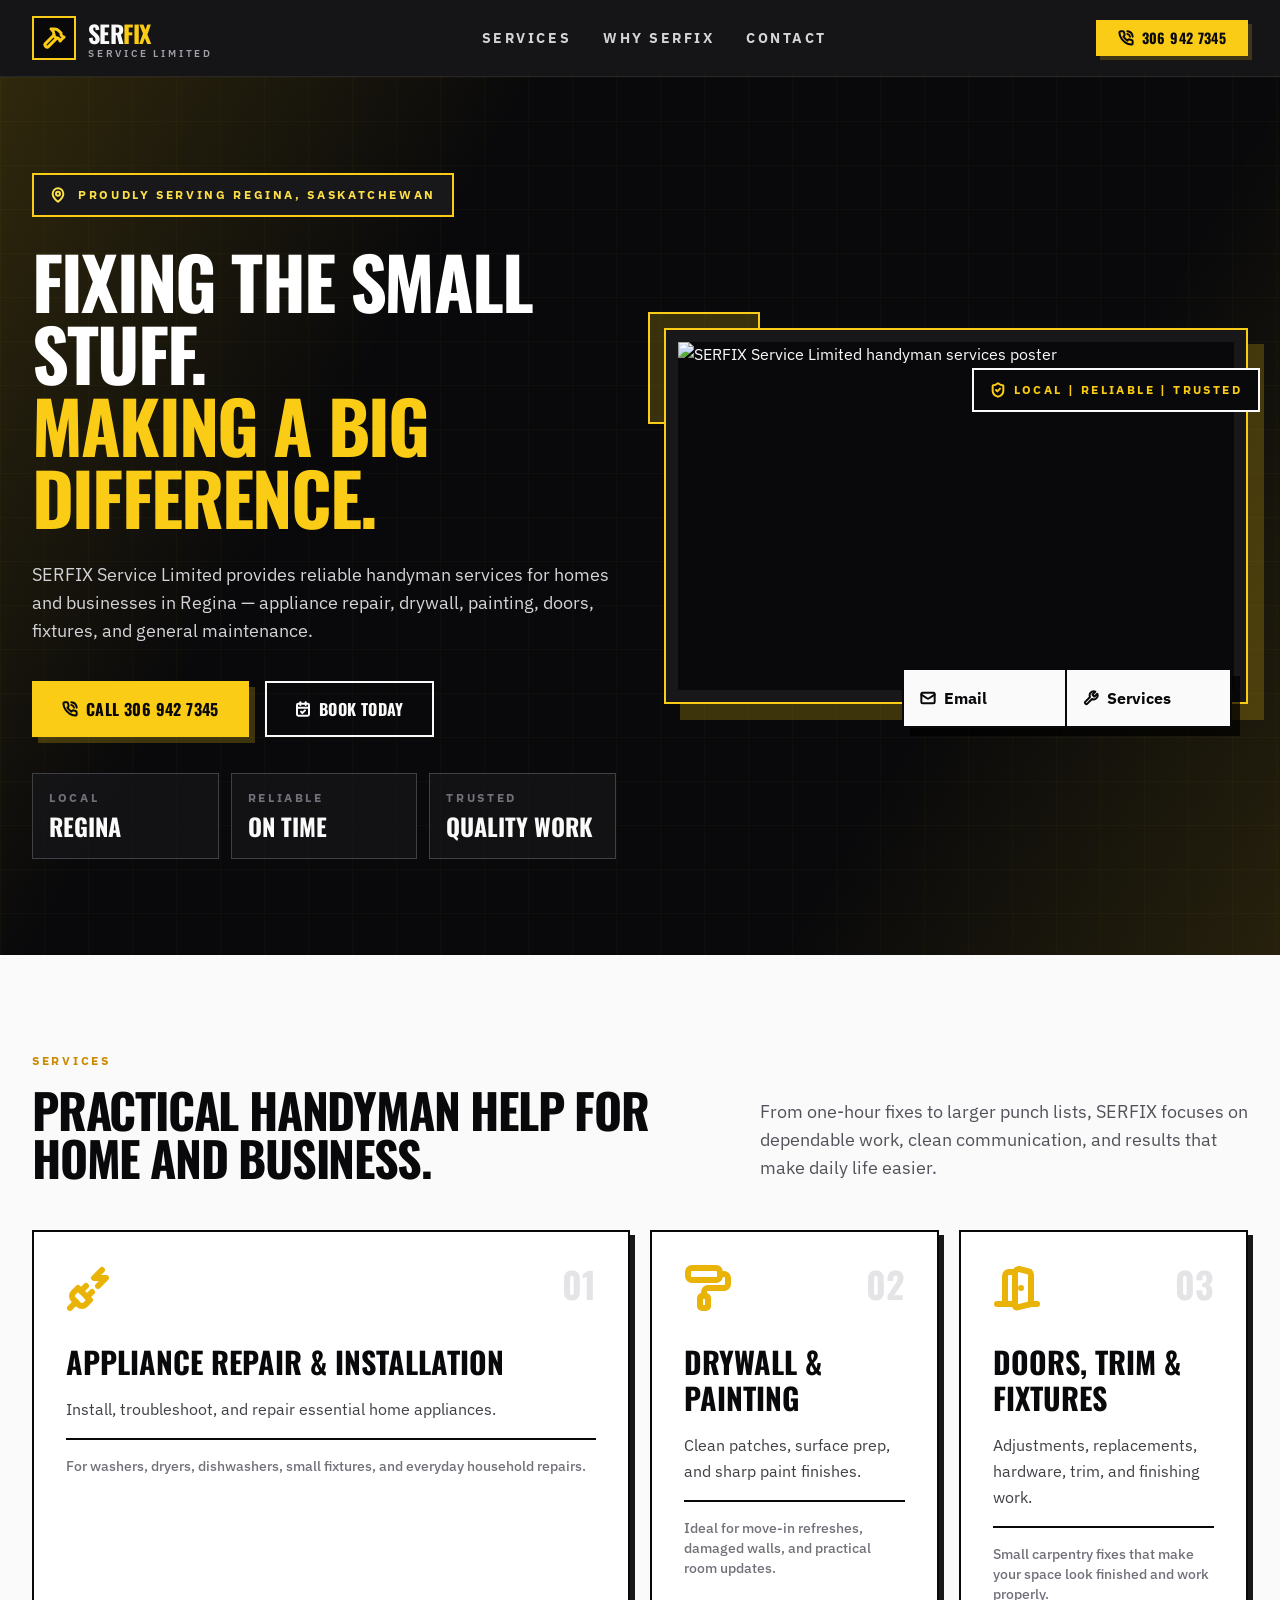
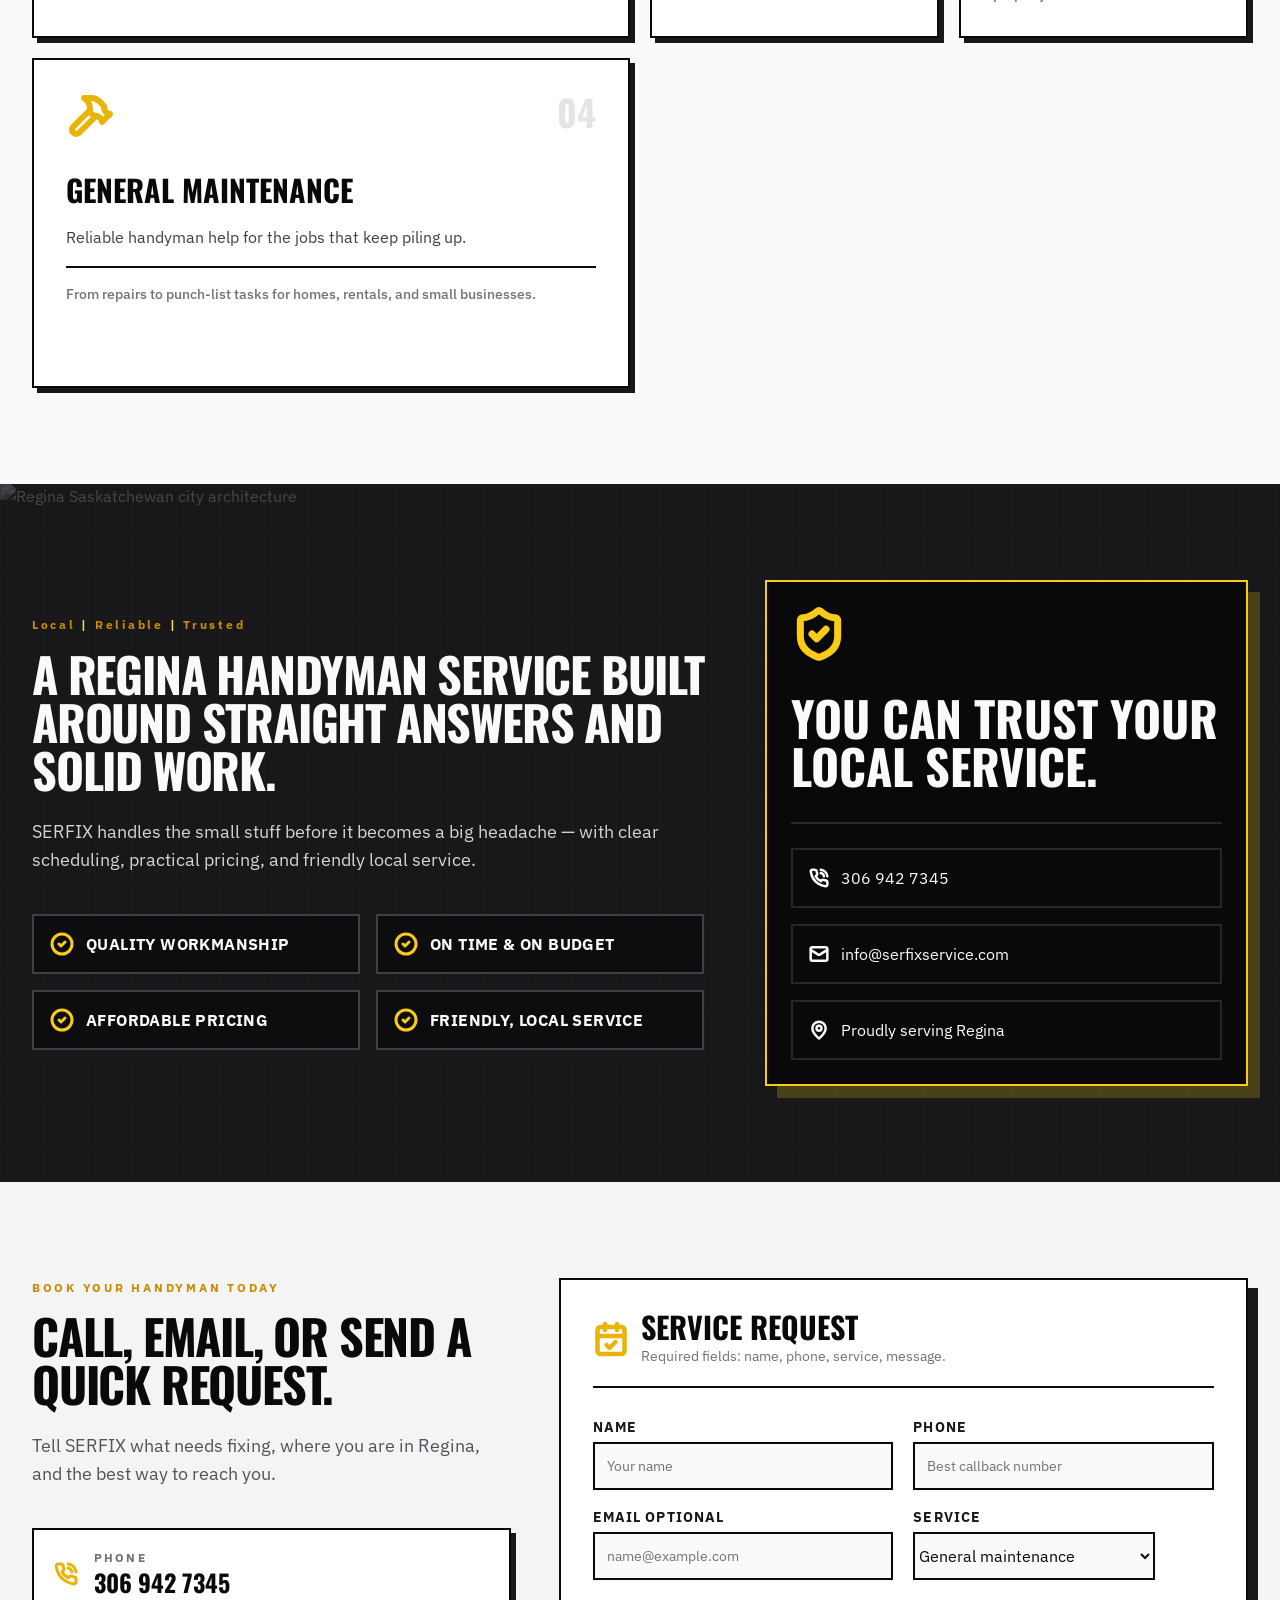
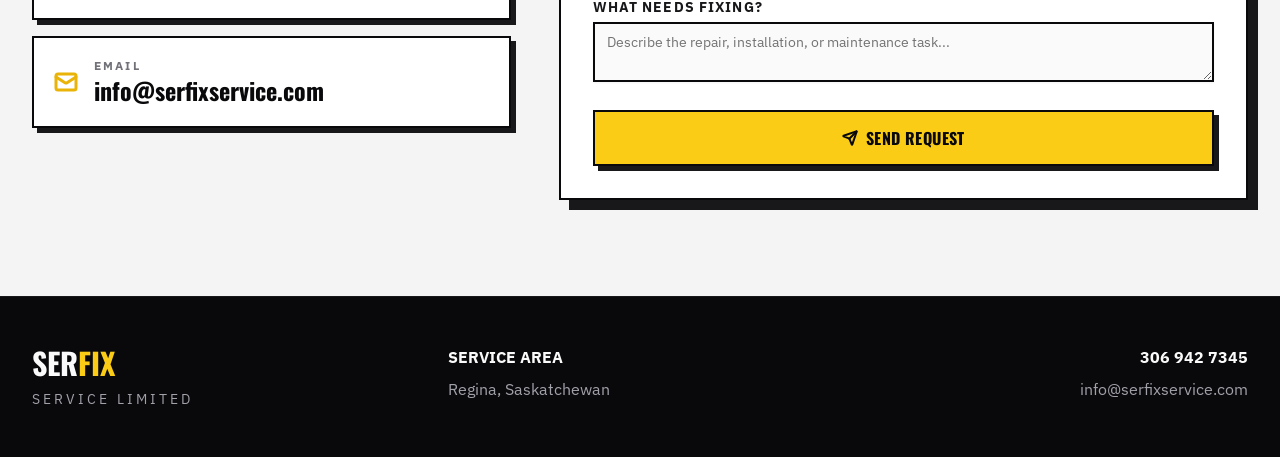
==== commit 5620b981: "auto-commit for 86032f82-fa20-4570-8cf1-2cd8483706d9" ====
--- a/serfix_static_site/index.html
+++ b/serfix_static_site/index.html
@@ -1 +1 @@
-<!doctype html><html lang="en"><head><meta charset="utf-8"/><meta name="viewport" content="width=device-width,initial-scale=1"/><meta name="theme-color" content="#000000"/><meta name="description" content="A product of emergent.sh"/><link rel="preconnect" href="https://fonts.googleapis.com"/><link rel="preconnect" href="https://fonts.gstatic.com" crossorigin/><link href="https://fonts.googleapis.com/css2?family=Inter:wght@600&display=swap" rel="stylesheet"/><title>Emergent | Fullstack App</title><script>window.addEventListener("error",function(e){e.error instanceof DOMException&&"DataCloneError"===e.error.name&&e.message&&e.message.includes("PerformanceServerTiming")&&(e.stopImmediatePropagation(),e.preventDefault())},!0)</script><script src="https://assets.emergent.sh/scripts/emergent-main.js"></script><script defer="defer" src="./static/js/main.b13aed11.js"></script><link href="./static/css/main.b0ab02a5.css" rel="stylesheet"></head><body><noscript>You need to enable JavaScript to run this app.</noscript><div id="root"></div><a id="emergent-badge" target="_blank" href="https://app.emergent.sh/?utm_source=emergent-badge" style="display:inline-flex!important;box-sizing:border-box;width:178px;height:40px;padding:8px 12px 8px 12px;align-items:center!important;gap:8px;border-radius:50px!important;background:#000!important;position:fixed!important;bottom:16px;right:16px;text-decoration:none;font-family:-apple-system,BlinkMacSystemFont,&quot;z-index:9999!important"><svg xmlns="http://www.w3.org/2000/svg" width="16" height="16" viewBox="0 0 16 16" fill="none"><path d="M15.5702 8.13142C15.7729 8.0412 16.0007 8.18878 15.9892 8.4103C15.8374 11.3192 14.0965 14.0405 11.2531 15.3065C8.40964 16.5725 5.2224 16.0453 2.95912 14.2117C2.78676 14.072 2.82955 13.804 3.03219 13.7137L4.95677 12.8568C5.04866 12.8159 5.15446 12.823 5.24204 12.8725C6.73377 13.7153 8.59176 13.8649 10.2772 13.1145C11.9626 12.3641 13.0947 10.8833 13.4665 9.21075C13.4883 9.11256 13.5539 9.02918 13.6457 8.98827L15.5702 8.13142Z" fill="white"/><path fill-rule="evenodd" clip-rule="evenodd" d="M15.3066 4.74698L15.5067 5.19653C15.5759 5.35178 15.5061 5.53366 15.3508 5.60278L1.29992 11.8586C1.14467 11.9278 0.962794 11.8579 0.893675 11.7027L0.701732 11.2716L0.693457 11.2531C-1.10317 7.21778 0.711626 2.49007 4.74692 0.693443C8.78221 -1.10318 13.51 0.711693 15.3066 4.74698ZM2.82356 8.55367C2.63552 8.63739 2.41991 8.51617 2.40853 8.31065C2.28373 6.05724 3.53858 3.85787 5.72286 2.88536C7.90715 1.91286 10.3813 2.45199 11.9724 4.05256C12.1175 4.19854 12.0633 4.43988 11.8753 4.5236L2.82356 8.55367Z" fill="white"/></svg><p style="color:#fff!important;font-family:Inter,sans-serif!important;font-size:13px!important;font-style:normal!important;font-weight:600!important;line-height:20px!important;margin:0!important;white-space:nowrap!important">Made with Emergent</p></a><script>!function(e,t){var r,s,o,i;t.__SV||(window.posthog=t,t._i=[],t.init=function(n,a,p){function c(e,t){var r=t.split(".");2==r.length&&(e=e[r[0]],t=r[1]),e[t]=function(){e.push([t].concat(Array.prototype.slice.call(arguments,0)))}}(o=e.createElement("script")).type="text/javascript",o.crossOrigin="anonymous",o.async=!0,o.src=a.api_host.replace(".i.posthog.com","-assets.i.posthog.com")+"/static/array.js",(i=e.getElementsByTagName("script")[0]).parentNode.insertBefore(o,i);var g=t;for(void 0!==p?g=t[p]=[]:p="posthog",g.people=g.people||[],g.toString=function(e){var t="posthog";return"posthog"!==p&&(t+="."+p),e||(t+=" (stub)"),t},g.people.toString=function(){return g.toString(1)+".people (stub)"},r="init me ws ys ps bs capture je Di ks register register_once register_for_session unregister unregister_for_session Ps getFeatureFlag getFeatureFlagPayload isFeatureEnabled reloadFeatureFlags updateEarlyAccessFeatureEnrollment getEarlyAccessFeatures on onFeatureFlags onSurveysLoaded onSessionId getSurveys getActiveMatchingSurveys renderSurvey canRenderSurvey canRenderSurveyAsync identify setPersonProperties group resetGroups setPersonPropertiesForFlags resetPersonPropertiesForFlags setGroupPropertiesForFlags resetGroupPropertiesForFlags reset get_distinct_id getGroups get_session_id get_session_replay_url alias set_config startSessionRecording stopSessionRecording sessionRecordingStarted captureException loadToolbar get_property getSessionProperty Es $s createPersonProfile Is opt_in_capturing opt_out_capturing has_opted_in_capturing has_opted_out_capturing clear_opt_in_out_capturing Ss debug xs getPageViewId captureTraceFeedback captureTraceMetric".split(" "),s=0;s<r.length;s++)c(g,r[s]);t._i.push([n,a,p])},t.__SV=1)}(document,window.posthog||[]),posthog.init("phc_xAvL2Iq4tFmANRE7kzbKwaSqp1HJjN7x48s3vr0CMjs",{api_host:"https://us.i.posthog.com",person_profiles:"identified_only",session_recording:{recordCrossOriginIframes:!0,capturePerformance:!1}})</script></body></html>+<!doctype html><html lang="en"><head><meta charset="utf-8"/><meta name="viewport" content="width=device-width,initial-scale=1"/><meta name="theme-color" content="#09090b"/><meta name="description" content="SERFIX Service Limited — reliable handyman services in Regina, Saskatchewan."/><title>SERFIX Service Limited</title><script defer="defer" src="./static/js/main.c72ab91b.js"></script><link href="./static/css/main.b091fa7f.css" rel="stylesheet"></head><body><noscript>You need to enable JavaScript to run this app.</noscript><div id="root"></div></body></html>
--- a/serfix_static_site/static/css/main.b091fa7f.css
+++ b/serfix_static_site/static/css/main.b091fa7f.css
@@ -0,0 +1,6 @@
+@import url(https://fonts.googleapis.com/css2?family=IBM+Plex+Sans:wght@400;500;600;700;900&family=Oswald:wght@500;600;700&display=swap);*,:after,:before{--tw-border-spacing-x:0;--tw-border-spacing-y:0;--tw-translate-x:0;--tw-translate-y:0;--tw-rotate:0;--tw-skew-x:0;--tw-skew-y:0;--tw-scale-x:1;--tw-scale-y:1;--tw-pan-x: ;--tw-pan-y: ;--tw-pinch-zoom: ;--tw-scroll-snap-strictness:proximity;--tw-gradient-from-position: ;--tw-gradient-via-position: ;--tw-gradient-to-position: ;--tw-ordinal: ;--tw-slashed-zero: ;--tw-numeric-figure: ;--tw-numeric-spacing: ;--tw-numeric-fraction: ;--tw-ring-inset: ;--tw-ring-offset-width:0px;--tw-ring-offset-color:#fff;--tw-ring-color:#3b82f680;--tw-ring-offset-shadow:0 0 #0000;--tw-ring-shadow:0 0 #0000;--tw-shadow:0 0 #0000;--tw-shadow-colored:0 0 #0000;--tw-blur: ;--tw-brightness: ;--tw-contrast: ;--tw-grayscale: ;--tw-hue-rotate: ;--tw-invert: ;--tw-saturate: ;--tw-sepia: ;--tw-drop-shadow: ;--tw-backdrop-blur: ;--tw-backdrop-brightness: ;--tw-backdrop-contrast: ;--tw-backdrop-grayscale: ;--tw-backdrop-hue-rotate: ;--tw-backdrop-invert: ;--tw-backdrop-opacity: ;--tw-backdrop-saturate: ;--tw-backdrop-sepia: ;--tw-contain-size: ;--tw-contain-layout: ;--tw-contain-paint: ;--tw-contain-style: }::backdrop{--tw-border-spacing-x:0;--tw-border-spacing-y:0;--tw-translate-x:0;--tw-translate-y:0;--tw-rotate:0;--tw-skew-x:0;--tw-skew-y:0;--tw-scale-x:1;--tw-scale-y:1;--tw-pan-x: ;--tw-pan-y: ;--tw-pinch-zoom: ;--tw-scroll-snap-strictness:proximity;--tw-gradient-from-position: ;--tw-gradient-via-position: ;--tw-gradient-to-position: ;--tw-ordinal: ;--tw-slashed-zero: ;--tw-numeric-figure: ;--tw-numeric-spacing: ;--tw-numeric-fraction: ;--tw-ring-inset: ;--tw-ring-offset-width:0px;--tw-ring-offset-color:#fff;--tw-ring-color:#3b82f680;--tw-ring-offset-shadow:0 0 #0000;--tw-ring-shadow:0 0 #0000;--tw-shadow:0 0 #0000;--tw-shadow-colored:0 0 #0000;--tw-blur: ;--tw-brightness: ;--tw-contrast: ;--tw-grayscale: ;--tw-hue-rotate: ;--tw-invert: ;--tw-saturate: ;--tw-sepia: ;--tw-drop-shadow: ;--tw-backdrop-blur: ;--tw-backdrop-brightness: ;--tw-backdrop-contrast: ;--tw-backdrop-grayscale: ;--tw-backdrop-hue-rotate: ;--tw-backdrop-invert: ;--tw-backdrop-opacity: ;--tw-backdrop-saturate: ;--tw-backdrop-sepia: ;--tw-contain-size: ;--tw-contain-layout: ;--tw-contain-paint: ;--tw-contain-style: }
+
+/*
+! tailwindcss v3.4.19 | MIT License | https://tailwindcss.com
+*/*,:after,:before{border:0 solid #e5e7eb;box-sizing:border-box}:after,:before{--tw-content:""}:host,html{-webkit-text-size-adjust:100%;font-feature-settings:normal;-webkit-tap-highlight-color:transparent;font-family:IBM Plex Sans,sans-serif;font-variation-settings:normal;line-height:1.5;tab-size:4}body{line-height:inherit}hr{border-top-width:1px;color:inherit;height:0}abbr:where([title]){-webkit-text-decoration:underline dotted;text-decoration:underline dotted}h1,h2,h3,h4,h5,h6{font-size:inherit;font-weight:inherit}a{color:inherit;text-decoration:inherit}b,strong{font-weight:bolder}code,kbd,pre,samp{font-feature-settings:normal;font-family:ui-monospace,SFMono-Regular,Menlo,Monaco,Consolas,Liberation Mono,Courier New,monospace;font-size:1em;font-variation-settings:normal}small{font-size:80%}sub,sup{font-size:75%;line-height:0;position:relative;vertical-align:initial}sub{bottom:-.25em}sup{top:-.5em}table{border-collapse:collapse;border-color:inherit;text-indent:0}button,input,optgroup,select,textarea{font-feature-settings:inherit;color:inherit;font-family:inherit;font-size:100%;font-variation-settings:inherit;font-weight:inherit;letter-spacing:inherit;line-height:inherit;margin:0;padding:0}button,select{text-transform:none}button,input:where([type=button]),input:where([type=reset]),input:where([type=submit]){-webkit-appearance:button;background-color:initial;background-image:none}:-moz-focusring{outline:auto}:-moz-ui-invalid{box-shadow:none}progress{vertical-align:initial}::-webkit-inner-spin-button,::-webkit-outer-spin-button{height:auto}[type=search]{-webkit-appearance:textfield;outline-offset:-2px}::-webkit-search-decoration{-webkit-appearance:none}::-webkit-file-upload-button{-webkit-appearance:button;font:inherit}summary{display:list-item}blockquote,dd,dl,figure,h1,h2,h3,h4,h5,h6,hr,p,pre{margin:0}fieldset{margin:0}fieldset,legend{padding:0}menu,ol,ul{list-style:none;margin:0;padding:0}dialog{padding:0}textarea{resize:vertical}input::placeholder,textarea::placeholder{color:#9ca3af;opacity:1}[role=button],button{cursor:pointer}:disabled{cursor:default}audio,canvas,embed,iframe,img,object,svg,video{display:block;vertical-align:middle}img,video{height:auto;max-width:100%}[hidden]:where(:not([hidden=until-found])){display:none}:root{--background:0 0% 100%;--foreground:0 0% 3.9%;--card:0 0% 100%;--card-foreground:0 0% 3.9%;--popover:0 0% 100%;--popover-foreground:0 0% 3.9%;--primary:48 96% 53%;--primary-foreground:240 10% 4%;--secondary:0 0% 96.1%;--secondary-foreground:0 0% 9%;--muted:0 0% 96.1%;--muted-foreground:0 0% 45.1%;--accent:0 0% 96.1%;--accent-foreground:0 0% 9%;--destructive:0 84.2% 60.2%;--destructive-foreground:0 0% 98%;--border:0 0% 89.8%;--input:0 0% 89.8%;--ring:48 96% 53%;--chart-1:12 76% 61%;--chart-2:173 58% 39%;--chart-3:197 37% 24%;--chart-4:43 74% 66%;--chart-5:27 87% 67%;--radius:0rem}*{border-color:#e5e5e5;border-color:hsl(var(--border))}body{background-color:#fff;background-color:hsl(var(--background));color:#0a0a0a;color:hsl(var(--foreground))}[data-debug-wrapper=true]{display:contents!important}[data-debug-wrapper=true]>*{border:inherit;column-gap:inherit;gap:inherit;margin:inherit;padding:inherit;row-gap:inherit}.sr-only{clip:rect(0,0,0,0);border-width:0;height:1px;margin:-1px;overflow:hidden;padding:0;position:absolute;white-space:nowrap;width:1px}.pointer-events-none{pointer-events:none}.pointer-events-auto{pointer-events:auto}.visible{visibility:visible}.invisible{visibility:hidden}.fixed{position:fixed}.absolute{position:absolute}.relative{position:relative}.sticky{position:-webkit-sticky;position:sticky}.inset-0{inset:0}.inset-x-0{left:0;right:0}.inset-y-0{bottom:0;top:0}.-bottom-12{bottom:-3rem}.-bottom-6{bottom:-1.5rem}.-left-12{left:-3rem}.-left-4{left:-1rem}.-right-12{right:-3rem}.-right-3{right:-.75rem}.-top-12{top:-3rem}.-top-4{top:-1rem}.bottom-0{bottom:0}.left-0{left:0}.left-1{left:.25rem}.left-1\/2{left:50%}.left-2{left:.5rem}.left-6{left:1.5rem}.left-\[50\%\]{left:50%}.right-0{right:0}.right-1{right:.25rem}.right-2{right:.5rem}.right-4{right:1rem}.right-6{right:1.5rem}.top-0{top:0}.top-1{top:.25rem}.top-1\/2{top:50%}.top-10{top:2.5rem}.top-4{top:1rem}.top-\[1px\]{top:1px}.top-\[50\%\]{top:50%}.top-\[60\%\]{top:60%}.top-full{top:100%}.z-10{z-index:10}.z-50{z-index:50}.z-\[100\]{z-index:100}.z-\[1\]{z-index:1}.-mx-1{margin-left:-.25rem;margin-right:-.25rem}.mx-auto{margin-left:auto;margin-right:auto}.my-1{margin-bottom:.25rem;margin-top:.25rem}.-ml-4{margin-left:-1rem}.-mt-4{margin-top:-1rem}.mb-1{margin-bottom:.25rem}.mb-7{margin-bottom:1.75rem}.mb-8{margin-bottom:2rem}.ml-1{margin-left:.25rem}.ml-auto{margin-left:auto}.mr-2{margin-right:.5rem}.mt-1{margin-top:.25rem}.mt-1\.5{margin-top:.375rem}.mt-10{margin-top:2.5rem}.mt-12{margin-top:3rem}.mt-2{margin-top:.5rem}.mt-24{margin-top:6rem}.mt-4{margin-top:1rem}.mt-5{margin-top:1.25rem}.mt-6{margin-top:1.5rem}.mt-7{margin-top:1.75rem}.mt-8{margin-top:2rem}.mt-9{margin-top:2.25rem}.mt-auto{margin-top:auto}.block{display:block}.flex{display:flex}.inline-flex{display:inline-flex}.table{display:table}.grid{display:grid}.hidden{display:none}.aspect-\[16\/10\]{aspect-ratio:16/10}.aspect-square{aspect-ratio:1/1}.h-1\.5{height:.375rem}.h-10{height:2.5rem}.h-11{height:2.75rem}.h-12{height:3rem}.h-14{height:3.5rem}.h-2{height:.5rem}.h-2\.5{height:.625rem}.h-28{height:7rem}.h-3{height:.75rem}.h-3\.5{height:.875rem}.h-4{height:1rem}.h-5{height:1.25rem}.h-6{height:1.5rem}.h-7{height:1.75rem}.h-8{height:2rem}.h-9{height:2.25rem}.h-\[1px\]{height:1px}.h-\[var\(--radix-navigation-menu-viewport-height\)\]{height:var(--radix-navigation-menu-viewport-height)}.h-\[var\(--radix-select-trigger-height\)\]{height:var(--radix-select-trigger-height)}.h-auto{height:auto}.h-full{height:100%}.h-px{height:1px}.max-h-\[--radix-context-menu-content-available-height\]{max-height:var(--radix-context-menu-content-available-height)}.max-h-\[--radix-select-content-available-height\]{max-height:var(--radix-select-content-available-height)}.max-h-\[300px\]{max-height:300px}.max-h-\[var\(--radix-dropdown-menu-content-available-height\)\]{max-height:var(--radix-dropdown-menu-content-available-height)}.max-h-screen{max-height:100vh}.min-h-36{min-height:9rem}.min-h-\[60px\]{min-height:60px}.min-h-\[86vh\]{min-height:86vh}.min-h-screen{min-height:100vh}.w-10{width:2.5rem}.w-11{width:2.75rem}.w-12{width:3rem}.w-14{width:3.5rem}.w-2{width:.5rem}.w-2\.5{width:.625rem}.w-28{width:7rem}.w-3{width:.75rem}.w-3\.5{width:.875rem}.w-3\/4{width:75%}.w-4{width:1rem}.w-5{width:1.25rem}.w-6{width:1.5rem}.w-64{width:16rem}.w-7{width:1.75rem}.w-72{width:18rem}.w-8{width:2rem}.w-9{width:2.25rem}.w-\[100px\]{width:100px}.w-\[1px\]{width:1px}.w-full{width:100%}.w-max{width:-webkit-max-content;width:max-content}.w-px{width:1px}.min-w-0{min-width:0}.min-w-10{min-width:2.5rem}.min-w-8{min-width:2rem}.min-w-9{min-width:2.25rem}.min-w-\[12rem\]{min-width:12rem}.min-w-\[8rem\]{min-width:8rem}.min-w-\[var\(--radix-select-trigger-width\)\]{min-width:var(--radix-select-trigger-width)}.max-w-2xl{max-width:42rem}.max-w-3xl{max-width:48rem}.max-w-4xl{max-width:56rem}.max-w-7xl{max-width:80rem}.max-w-lg{max-width:32rem}.max-w-max{max-width:-webkit-max-content;max-width:max-content}.flex-1{flex:1 1}.shrink-0{flex-shrink:0}.grow{flex-grow:1}.grow-0{flex-grow:0}.basis-full{flex-basis:100%}.caption-bottom{caption-side:bottom}.border-collapse{border-collapse:collapse}.origin-\[--radix-context-menu-content-transform-origin\]{transform-origin:var(--radix-context-menu-content-transform-origin)}.origin-\[--radix-dropdown-menu-content-transform-origin\]{transform-origin:var(--radix-dropdown-menu-content-transform-origin)}.origin-\[--radix-hover-card-content-transform-origin\]{transform-origin:var(--radix-hover-card-content-transform-origin)}.origin-\[--radix-menubar-content-transform-origin\]{transform-origin:var(--radix-menubar-content-transform-origin)}.origin-\[--radix-popover-content-transform-origin\]{transform-origin:var(--radix-popover-content-transform-origin)}.origin-\[--radix-select-content-transform-origin\]{transform-origin:var(--radix-select-content-transform-origin)}.origin-\[--radix-tooltip-content-transform-origin\]{transform-origin:var(--radix-tooltip-content-transform-origin)}.-translate-x-1\/2{--tw-translate-x:-50%}.-translate-x-1\/2,.-translate-y-1\/2{transform:translate(var(--tw-translate-x),var(--tw-translate-y)) rotate(var(--tw-rotate)) skewX(var(--tw-skew-x)) skewY(var(--tw-skew-y)) scaleX(var(--tw-scale-x)) scaleY(var(--tw-scale-y))}.-translate-y-1\/2{--tw-translate-y:-50%}.translate-x-\[-50\%\]{--tw-translate-x:-50%}.translate-x-\[-50\%\],.translate-y-\[-50\%\]{transform:translate(var(--tw-translate-x),var(--tw-translate-y)) rotate(var(--tw-rotate)) skewX(var(--tw-skew-x)) skewY(var(--tw-skew-y)) scaleX(var(--tw-scale-x)) scaleY(var(--tw-scale-y))}.translate-y-\[-50\%\]{--tw-translate-y:-50%}.rotate-45{--tw-rotate:45deg}.rotate-45,.rotate-90{transform:translate(var(--tw-translate-x),var(--tw-translate-y)) rotate(var(--tw-rotate)) skewX(var(--tw-skew-x)) skewY(var(--tw-skew-y)) scaleX(var(--tw-scale-x)) scaleY(var(--tw-scale-y))}.rotate-90{--tw-rotate:90deg}.transform{transform:translate(var(--tw-translate-x),var(--tw-translate-y)) rotate(var(--tw-rotate)) skewX(var(--tw-skew-x)) skewY(var(--tw-skew-y)) scaleX(var(--tw-scale-x)) scaleY(var(--tw-scale-y))}@keyframes pulse{50%{opacity:.5}}.animate-pulse{animation:pulse 2s cubic-bezier(.4,0,.6,1) infinite}.cursor-default{cursor:default}.cursor-pointer{cursor:pointer}.touch-none{touch-action:none}.select-none{-webkit-user-select:none;user-select:none}.resize-y{resize:vertical}.list-none{list-style-type:none}.grid-cols-1{grid-template-columns:repeat(1,minmax(0,1fr))}.grid-cols-2{grid-template-columns:repeat(2,minmax(0,1fr))}.flex-row{flex-direction:row}.flex-col{flex-direction:column}.flex-col-reverse{flex-direction:column-reverse}.flex-wrap{flex-wrap:wrap}.place-items-center{place-items:center}.items-start{align-items:flex-start}.items-end{align-items:flex-end}.items-center{align-items:center}.justify-center{justify-content:center}.justify-between{justify-content:space-between}.gap-1{gap:.25rem}.gap-1\.5{gap:.375rem}.gap-10{gap:2.5rem}.gap-12{gap:3rem}.gap-2{gap:.5rem}.gap-3{gap:.75rem}.gap-4{gap:1rem}.gap-5{gap:1.25rem}.gap-6{gap:1.5rem}.gap-8{gap:2rem}.space-x-1>:not([hidden])~:not([hidden]){--tw-space-x-reverse:0;margin-left:calc(.25rem*(1 - var(--tw-space-x-reverse)));margin-right:calc(.25rem*var(--tw-space-x-reverse))}.space-x-2>:not([hidden])~:not([hidden]){--tw-space-x-reverse:0;margin-left:calc(.5rem*(1 - var(--tw-space-x-reverse)));margin-right:calc(.5rem*var(--tw-space-x-reverse))}.space-y-1>:not([hidden])~:not([hidden]){--tw-space-y-reverse:0;margin-bottom:calc(.25rem*var(--tw-space-y-reverse));margin-top:calc(.25rem*(1 - var(--tw-space-y-reverse)))}.space-y-1\.5>:not([hidden])~:not([hidden]){--tw-space-y-reverse:0;margin-bottom:calc(.375rem*var(--tw-space-y-reverse));margin-top:calc(.375rem*(1 - var(--tw-space-y-reverse)))}.space-y-2>:not([hidden])~:not([hidden]){--tw-space-y-reverse:0;margin-bottom:calc(.5rem*var(--tw-space-y-reverse));margin-top:calc(.5rem*(1 - var(--tw-space-y-reverse)))}.space-y-4>:not([hidden])~:not([hidden]){--tw-space-y-reverse:0;margin-bottom:calc(1rem*var(--tw-space-y-reverse));margin-top:calc(1rem*(1 - var(--tw-space-y-reverse)))}.overflow-auto{overflow:auto}.overflow-hidden{overflow:hidden}.overflow-y-auto{overflow-y:auto}.overflow-x-hidden{overflow-x:hidden}.whitespace-nowrap{white-space:nowrap}.break-words{overflow-wrap:break-word}.break-all{word-break:break-all}.rounded-\[inherit\]{border-radius:inherit}.rounded-full{border-radius:9999px}.rounded-lg{border-radius:0;border-radius:var(--radius)}.rounded-md{border-radius:-2px;border-radius:calc(var(--radius) - 2px)}.rounded-none{border-radius:0}.rounded-sm{border-radius:-4px;border-radius:calc(var(--radius) - 4px)}.rounded-xl{border-radius:.75rem}.rounded-t-\[10px\]{border-top-left-radius:10px;border-top-right-radius:10px}.rounded-tl-sm{border-top-left-radius:-4px;border-top-left-radius:calc(var(--radius) - 4px)}.border{border-width:1px}.border-2{border-width:2px}.border-y{border-top-width:1px}.border-b,.border-y{border-bottom-width:1px}.border-b-2{border-bottom-width:2px}.border-l{border-left-width:1px}.border-r{border-right-width:1px}.border-r-2{border-right-width:2px}.border-t{border-top-width:1px}.border-t-2{border-top-width:2px}.border-destructive{border-color:#ef4444;border-color:hsl(var(--destructive))}.border-destructive\/50{border-color:#ef444480;border-color:hsl(var(--destructive)/.5)}.border-input{border-color:#e5e5e5;border-color:hsl(var(--input))}.border-primary{border-color:#facc14;border-color:hsl(var(--primary))}.border-primary\/50{border-color:#facc1480;border-color:hsl(var(--primary)/.5)}.border-transparent{border-color:#0000}.border-yellow-400{--tw-border-opacity:1;border-color:#facc15;border-color:rgb(250 204 21/var(--tw-border-opacity,1))}.border-zinc-50{--tw-border-opacity:1;border-color:#fafafa;border-color:rgb(250 250 250/var(--tw-border-opacity,1))}.border-zinc-700{--tw-border-opacity:1;border-color:#3f3f46;border-color:rgb(63 63 70/var(--tw-border-opacity,1))}.border-zinc-800{--tw-border-opacity:1;border-color:#27272a;border-color:rgb(39 39 42/var(--tw-border-opacity,1))}.border-zinc-900{--tw-border-opacity:1;border-color:#18181b;border-color:rgb(24 24 27/var(--tw-border-opacity,1))}.border-zinc-950{--tw-border-opacity:1;border-color:#09090b;border-color:rgb(9 9 11/var(--tw-border-opacity,1))}.border-l-transparent{border-left-color:#0000}.border-t-transparent{border-top-color:#0000}.bg-accent{background-color:#f5f5f5;background-color:hsl(var(--accent))}.bg-background{background-color:#fff;background-color:hsl(var(--background))}.bg-black\/80{background-color:#000c}.bg-border{background-color:#e5e5e5;background-color:hsl(var(--border))}.bg-card{background-color:#fff;background-color:hsl(var(--card))}.bg-destructive{background-color:#ef4444;background-color:hsl(var(--destructive))}.bg-foreground{background-color:#0a0a0a;background-color:hsl(var(--foreground))}.bg-muted{background-color:#f5f5f5;background-color:hsl(var(--muted))}.bg-muted\/50{background-color:#f5f5f580;background-color:hsl(var(--muted)/.5)}.bg-popover{background-color:#fff;background-color:hsl(var(--popover))}.bg-primary{background-color:#facc14;background-color:hsl(var(--primary))}.bg-primary\/10{background-color:#facc141a;background-color:hsl(var(--primary)/.1)}.bg-primary\/20{background-color:#facc1433;background-color:hsl(var(--primary)/.2)}.bg-secondary{background-color:#f5f5f5;background-color:hsl(var(--secondary))}.bg-transparent{background-color:initial}.bg-white{--tw-bg-opacity:1;background-color:#fff;background-color:rgb(255 255 255/var(--tw-bg-opacity,1))}.bg-yellow-400{--tw-bg-opacity:1;background-color:#facc15;background-color:rgb(250 204 21/var(--tw-bg-opacity,1))}.bg-yellow-400\/20{background-color:#facc1533}.bg-zinc-100{--tw-bg-opacity:1;background-color:#f4f4f5;background-color:rgb(244 244 245/var(--tw-bg-opacity,1))}.bg-zinc-50{--tw-bg-opacity:1;background-color:#fafafa;background-color:rgb(250 250 250/var(--tw-bg-opacity,1))}.bg-zinc-900{--tw-bg-opacity:1;background-color:#18181b;background-color:rgb(24 24 27/var(--tw-bg-opacity,1))}.bg-zinc-900\/70{background-color:#18181bb3}.bg-zinc-950{--tw-bg-opacity:1;background-color:#09090b;background-color:rgb(9 9 11/var(--tw-bg-opacity,1))}.bg-zinc-950\/70{background-color:#09090bb3}.bg-zinc-950\/95{background-color:#09090bf2}.bg-\[linear-gradient\(120deg\2c rgba\(250\2c 204\2c 21\2c 0\.16\)_0\%\2c transparent_30\%\2c transparent_72\%\2c rgba\(250\2c 204\2c 21\2c 0\.12\)_100\%\)\]{background-image:linear-gradient(120deg,#facc1529,#0000 30%,#0000 72%,#facc151f)}.fill-current{fill:currentColor}.fill-primary{fill:#facc14;fill:hsl(var(--primary))}.object-contain{object-fit:contain}.object-cover{object-fit:cover}.object-center{object-position:center}.p-0{padding:0}.p-1{padding:.25rem}.p-2{padding:.5rem}.p-3{padding:.75rem}.p-4{padding:1rem}.p-5{padding:1.25rem}.p-6{padding:1.5rem}.p-\[1px\]{padding:1px}.px-1\.5{padding-left:.375rem;padding-right:.375rem}.px-2{padding-left:.5rem;padding-right:.5rem}.px-2\.5{padding-left:.625rem;padding-right:.625rem}.px-3{padding-left:.75rem;padding-right:.75rem}.px-4{padding-left:1rem;padding-right:1rem}.px-5{padding-left:1.25rem;padding-right:1.25rem}.px-7{padding-left:1.75rem;padding-right:1.75rem}.px-8{padding-left:2rem;padding-right:2rem}.py-0\.5{padding-bottom:.125rem;padding-top:.125rem}.py-1{padding-bottom:.25rem;padding-top:.25rem}.py-1\.5{padding-bottom:.375rem;padding-top:.375rem}.py-12{padding-bottom:3rem;padding-top:3rem}.py-16{padding-bottom:4rem;padding-top:4rem}.py-2{padding-bottom:.5rem;padding-top:.5rem}.py-20{padding-bottom:5rem;padding-top:5rem}.py-3{padding-bottom:.75rem;padding-top:.75rem}.py-4{padding-bottom:1rem;padding-top:1rem}.py-6{padding-bottom:1.5rem;padding-top:1.5rem}.pb-4{padding-bottom:1rem}.pb-5{padding-bottom:1.25rem}.pl-2{padding-left:.5rem}.pl-2\.5{padding-left:.625rem}.pl-4{padding-left:1rem}.pl-8{padding-left:2rem}.pr-2{padding-right:.5rem}.pr-2\.5{padding-right:.625rem}.pr-6{padding-right:1.5rem}.pr-8{padding-right:2rem}.pt-0{padding-top:0}.pt-1{padding-top:.25rem}.pt-4{padding-top:1rem}.pt-6{padding-top:1.5rem}.text-left{text-align:left}.text-center{text-align:center}.align-middle{vertical-align:middle}.font-display{font-family:Oswald,sans-serif}.font-sans{font-family:IBM Plex Sans,sans-serif}.text-2xl{font-size:1.5rem;line-height:2rem}.text-3xl{font-size:1.875rem;line-height:2.25rem}.text-4xl{font-size:2.25rem;line-height:2.5rem}.text-5xl{font-size:3rem;line-height:1}.text-\[0\.8rem\]{font-size:.8rem}.text-\[10px\]{font-size:10px}.text-base{font-size:1rem;line-height:1.5rem}.text-lg{font-size:1.125rem;line-height:1.75rem}.text-sm{font-size:.875rem;line-height:1.25rem}.text-xs{font-size:.75rem;line-height:1rem}.font-black{font-weight:900}.font-bold{font-weight:700}.font-medium{font-weight:500}.font-normal{font-weight:400}.font-semibold{font-weight:600}.uppercase{text-transform:uppercase}.leading-\[0\.92\]{line-height:.92}.leading-none{line-height:1}.leading-relaxed{line-height:1.625}.leading-tight{line-height:1.25}.tracking-\[0\.18em\]{letter-spacing:.18em}.tracking-\[0\.22em\]{letter-spacing:.22em}.tracking-\[0\.28em\]{letter-spacing:.28em}.tracking-\[0\.2em\]{letter-spacing:.2em}.tracking-tight{letter-spacing:-.025em}.tracking-wide{letter-spacing:.025em}.tracking-widest{letter-spacing:.1em}.text-accent-foreground{color:#171717;color:hsl(var(--accent-foreground))}.text-card-foreground{color:#0a0a0a;color:hsl(var(--card-foreground))}.text-current{color:currentColor}.text-destructive{color:#ef4444;color:hsl(var(--destructive))}.text-destructive-foreground{color:#fafafa;color:hsl(var(--destructive-foreground))}.text-foreground{color:#0a0a0a;color:hsl(var(--foreground))}.text-foreground\/50{color:#0a0a0a80;color:hsl(var(--foreground)/.5)}.text-muted-foreground{color:#737373;color:hsl(var(--muted-foreground))}.text-popover-foreground{color:#0a0a0a;color:hsl(var(--popover-foreground))}.text-primary{color:#facc14;color:hsl(var(--primary))}.text-primary-foreground{color:#09090b;color:hsl(var(--primary-foreground))}.text-secondary-foreground{color:#171717;color:hsl(var(--secondary-foreground))}.text-white{--tw-text-opacity:1;color:#fff;color:rgb(255 255 255/var(--tw-text-opacity,1))}.text-yellow-300{--tw-text-opacity:1;color:#fde047;color:rgb(253 224 71/var(--tw-text-opacity,1))}.text-yellow-400{--tw-text-opacity:1;color:#facc15;color:rgb(250 204 21/var(--tw-text-opacity,1))}.text-yellow-500{--tw-text-opacity:1;color:#eab308;color:rgb(234 179 8/var(--tw-text-opacity,1))}.text-zinc-200{--tw-text-opacity:1;color:#e4e4e7;color:rgb(228 228 231/var(--tw-text-opacity,1))}.text-zinc-300{--tw-text-opacity:1;color:#d4d4d8;color:rgb(212 212 216/var(--tw-text-opacity,1))}.text-zinc-400{--tw-text-opacity:1;color:#a1a1aa;color:rgb(161 161 170/var(--tw-text-opacity,1))}.text-zinc-50{--tw-text-opacity:1;color:#fafafa;color:rgb(250 250 250/var(--tw-text-opacity,1))}.text-zinc-500{--tw-text-opacity:1;color:#71717a;color:rgb(113 113 122/var(--tw-text-opacity,1))}.text-zinc-600{--tw-text-opacity:1;color:#52525b;color:rgb(82 82 91/var(--tw-text-opacity,1))}.text-zinc-700{--tw-text-opacity:1;color:#3f3f46;color:rgb(63 63 70/var(--tw-text-opacity,1))}.text-zinc-950{--tw-text-opacity:1;color:#09090b;color:rgb(9 9 11/var(--tw-text-opacity,1))}.underline-offset-4{text-underline-offset:4px}.opacity-0{opacity:0}.opacity-15{opacity:.15}.opacity-20{opacity:.2}.opacity-25{opacity:.25}.opacity-50{opacity:.5}.opacity-60{opacity:.6}.opacity-70{opacity:.7}.opacity-90{opacity:.9}.shadow{--tw-shadow:0 1px 3px 0 #0000001a,0 1px 2px -1px #0000001a;--tw-shadow-colored:0 1px 3px 0 var(--tw-shadow-color),0 1px 2px -1px var(--tw-shadow-color)}.shadow,.shadow-\[10px_10px_0px_0px_rgba\(24\2c 24\2c 27\2c 1\)\]{box-shadow:0 0 #0000,0 0 #0000,var(--tw-shadow);box-shadow:var(--tw-ring-offset-shadow,0 0 #0000),var(--tw-ring-shadow,0 0 #0000),var(--tw-shadow)}.shadow-\[10px_10px_0px_0px_rgba\(24\2c 24\2c 27\2c 1\)\]{--tw-shadow:10px 10px 0px 0px #18181b;--tw-shadow-colored:10px 10px 0px 0px var(--tw-shadow-color)}.shadow-\[12px_12px_0px_0px_rgba\(250\2c 204\2c 21\2c 0\.22\)\]{--tw-shadow:12px 12px 0px 0px #facc1538;--tw-shadow-colored:12px 12px 0px 0px var(--tw-shadow-color)}.shadow-\[12px_12px_0px_0px_rgba\(250\2c 204\2c 21\2c 0\.22\)\],.shadow-\[16px_16px_0px_0px_rgba\(250\2c 204\2c 21\2c 0\.22\)\]{box-shadow:0 0 #0000,0 0 #0000,var(--tw-shadow);box-shadow:var(--tw-ring-offset-shadow,0 0 #0000),var(--tw-ring-shadow,0 0 #0000),var(--tw-shadow)}.shadow-\[16px_16px_0px_0px_rgba\(250\2c 204\2c 21\2c 0\.22\)\]{--tw-shadow:16px 16px 0px 0px #facc1538;--tw-shadow-colored:16px 16px 0px 0px var(--tw-shadow-color)}.shadow-\[4px_4px_0px_0px_rgba\(250\2c 204\2c 21\2c 0\.18\)\]{--tw-shadow:4px 4px 0px 0px #facc152e;--tw-shadow-colored:4px 4px 0px 0px var(--tw-shadow-color)}.shadow-\[4px_4px_0px_0px_rgba\(250\2c 204\2c 21\2c 0\.18\)\],.shadow-\[5px_5px_0px_0px_rgba\(24\2c 24\2c 27\2c 1\)\]{box-shadow:0 0 #0000,0 0 #0000,var(--tw-shadow);box-shadow:var(--tw-ring-offset-shadow,0 0 #0000),var(--tw-ring-shadow,0 0 #0000),var(--tw-shadow)}.shadow-\[5px_5px_0px_0px_rgba\(24\2c 24\2c 27\2c 1\)\]{--tw-shadow:5px 5px 0px 0px #18181b;--tw-shadow-colored:5px 5px 0px 0px var(--tw-shadow-color)}.shadow-\[6px_6px_0px_0px_rgba\(250\2c 204\2c 21\2c 0\.22\)\]{--tw-shadow:6px 6px 0px 0px #facc1538;--tw-shadow-colored:6px 6px 0px 0px var(--tw-shadow-color)}.shadow-\[6px_6px_0px_0px_rgba\(250\2c 204\2c 21\2c 0\.22\)\],.shadow-\[8px_8px_0px_0px_rgba\(0\2c 0\2c 0\2c 0\.7\)\]{box-shadow:0 0 #0000,0 0 #0000,var(--tw-shadow);box-shadow:var(--tw-ring-offset-shadow,0 0 #0000),var(--tw-ring-shadow,0 0 #0000),var(--tw-shadow)}.shadow-\[8px_8px_0px_0px_rgba\(0\2c 0\2c 0\2c 0\.7\)\]{--tw-shadow:8px 8px 0px 0px #000000b3;--tw-shadow-colored:8px 8px 0px 0px var(--tw-shadow-color)}.shadow-lg{--tw-shadow:0 10px 15px -3px #0000001a,0 4px 6px -4px #0000001a;--tw-shadow-colored:0 10px 15px -3px var(--tw-shadow-color),0 4px 6px -4px var(--tw-shadow-color)}.shadow-lg,.shadow-md{box-shadow:0 0 #0000,0 0 #0000,var(--tw-shadow);box-shadow:var(--tw-ring-offset-shadow,0 0 #0000),var(--tw-ring-shadow,0 0 #0000),var(--tw-shadow)}.shadow-md{--tw-shadow:0 4px 6px -1px #0000001a,0 2px 4px -2px #0000001a;--tw-shadow-colored:0 4px 6px -1px var(--tw-shadow-color),0 2px 4px -2px var(--tw-shadow-color)}.shadow-sm{--tw-shadow:0 1px 2px 0 #0000000d;--tw-shadow-colored:0 1px 2px 0 var(--tw-shadow-color);box-shadow:0 0 #0000,0 0 #0000,var(--tw-shadow);box-shadow:var(--tw-ring-offset-shadow,0 0 #0000),var(--tw-ring-shadow,0 0 #0000),var(--tw-shadow)}.outline-none{outline:2px solid #0000;outline-offset:2px}.outline{outline-style:solid}.ring-0{--tw-ring-offset-shadow:var(--tw-ring-inset) 0 0 0 var(--tw-ring-offset-width) var(--tw-ring-offset-color);--tw-ring-shadow:var(--tw-ring-inset) 0 0 0 calc(var(--tw-ring-offset-width)) var(--tw-ring-color)}.ring-0,.ring-1{box-shadow:var(--tw-ring-offset-shadow),var(--tw-ring-shadow),0 0 #0000;box-shadow:var(--tw-ring-offset-shadow),var(--tw-ring-shadow),var(--tw-shadow,0 0 #0000)}.ring-1{--tw-ring-offset-shadow:var(--tw-ring-inset) 0 0 0 var(--tw-ring-offset-width) var(--tw-ring-offset-color);--tw-ring-shadow:var(--tw-ring-inset) 0 0 0 calc(1px + var(--tw-ring-offset-width)) var(--tw-ring-color)}.ring-ring{--tw-ring-color:hsl(var(--ring))}.ring-offset-background{--tw-ring-offset-color:hsl(var(--background))}.filter{filter:var(--tw-blur) var(--tw-brightness) var(--tw-contrast) var(--tw-grayscale) var(--tw-hue-rotate) var(--tw-invert) var(--tw-saturate) var(--tw-sepia) var(--tw-drop-shadow)}.backdrop-blur-md{--tw-backdrop-blur:blur(12px);-webkit-backdrop-filter:var(--tw-backdrop-blur) var(--tw-backdrop-brightness) var(--tw-backdrop-contrast) var(--tw-backdrop-grayscale) var(--tw-backdrop-hue-rotate) var(--tw-backdrop-invert) var(--tw-backdrop-opacity) var(--tw-backdrop-saturate) var(--tw-backdrop-sepia);backdrop-filter:var(--tw-backdrop-blur) var(--tw-backdrop-brightness) var(--tw-backdrop-contrast) var(--tw-backdrop-grayscale) var(--tw-backdrop-hue-rotate) var(--tw-backdrop-invert) var(--tw-backdrop-opacity) var(--tw-backdrop-saturate) var(--tw-backdrop-sepia)}.transition{transition-duration:.15s;transition-property:color,background-color,border-color,fill,stroke,opacity,box-shadow,transform,filter,-webkit-text-decoration-color,-webkit-backdrop-filter;transition-property:color,background-color,border-color,text-decoration-color,fill,stroke,opacity,box-shadow,transform,filter,backdrop-filter;transition-property:color,background-color,border-color,text-decoration-color,fill,stroke,opacity,box-shadow,transform,filter,backdrop-filter,-webkit-text-decoration-color,-webkit-backdrop-filter;transition-timing-function:cubic-bezier(.4,0,.2,1)}.transition-\[transform\2c background-color\2c color\]{transition-duration:.15s;transition-property:transform,background-color,color;transition-timing-function:cubic-bezier(.4,0,.2,1)}.transition-\[transform\2c background-color\]{transition-duration:.15s;transition-property:transform,background-color;transition-timing-function:cubic-bezier(.4,0,.2,1)}.transition-all{transition-duration:.15s;transition-property:all;transition-timing-function:cubic-bezier(.4,0,.2,1)}.transition-colors{transition-duration:.15s;transition-property:color,background-color,border-color,fill,stroke,-webkit-text-decoration-color;transition-property:color,background-color,border-color,text-decoration-color,fill,stroke;transition-property:color,background-color,border-color,text-decoration-color,fill,stroke,-webkit-text-decoration-color;transition-timing-function:cubic-bezier(.4,0,.2,1)}.transition-opacity{transition-duration:.15s;transition-property:opacity;transition-timing-function:cubic-bezier(.4,0,.2,1)}.transition-transform{transition-duration:.15s;transition-property:transform;transition-timing-function:cubic-bezier(.4,0,.2,1)}.duration-1000{transition-duration:1s}.duration-200{transition-duration:.2s}.duration-300{transition-duration:.3s}.ease-in-out{transition-timing-function:cubic-bezier(.4,0,.2,1)}@keyframes enter{0%{opacity:1;opacity:var(--tw-enter-opacity,1);transform:translateZ(0) scaleX(1) rotate(0);transform:translate3d(var(--tw-enter-translate-x,0),var(--tw-enter-translate-y,0),0) scale3d(var(--tw-enter-scale,1),var(--tw-enter-scale,1),var(--tw-enter-scale,1)) rotate(var(--tw-enter-rotate,0))}}@keyframes exit{to{opacity:1;opacity:var(--tw-exit-opacity,1);transform:translateZ(0) scaleX(1) rotate(0);transform:translate3d(var(--tw-exit-translate-x,0),var(--tw-exit-translate-y,0),0) scale3d(var(--tw-exit-scale,1),var(--tw-exit-scale,1),var(--tw-exit-scale,1)) rotate(var(--tw-exit-rotate,0))}}.animate-in{--tw-enter-opacity:initial;--tw-enter-scale:initial;--tw-enter-rotate:initial;--tw-enter-translate-x:initial;--tw-enter-translate-y:initial;animation-duration:.15s;animation-name:enter}.fade-in-0{--tw-enter-opacity:0}.zoom-in-95{--tw-enter-scale:.95}.duration-1000{animation-duration:1s}.duration-200{animation-duration:.2s}.duration-300{animation-duration:.3s}.ease-in-out{animation-timing-function:cubic-bezier(.4,0,.2,1)}body{-webkit-font-smoothing:antialiased;-moz-osx-font-smoothing:grayscale;font-family:IBM Plex Sans,sans-serif;margin:0}code{font-family:source-code-pro,Menlo,Monaco,Consolas,Courier New,monospace}.file\:border-0::-webkit-file-upload-button{border-width:0}.file\:border-0::file-selector-button{border-width:0}.file\:bg-transparent::-webkit-file-upload-button{background-color:initial}.file\:bg-transparent::file-selector-button{background-color:initial}.file\:text-sm::-webkit-file-upload-button{font-size:.875rem;line-height:1.25rem}.file\:text-sm::file-selector-button{font-size:.875rem;line-height:1.25rem}.file\:font-medium::-webkit-file-upload-button{font-weight:500}.file\:font-medium::file-selector-button{font-weight:500}.file\:text-foreground::-webkit-file-upload-button{color:#0a0a0a;color:hsl(var(--foreground))}.file\:text-foreground::file-selector-button{color:#0a0a0a;color:hsl(var(--foreground))}.placeholder\:text-muted-foreground::placeholder{color:#737373;color:hsl(var(--muted-foreground))}.after\:absolute:after{content:var(--tw-content);position:absolute}.after\:inset-y-0:after{bottom:0;content:var(--tw-content);top:0}.after\:left-1\/2:after{content:var(--tw-content);left:50%}.after\:w-1:after{content:var(--tw-content);width:.25rem}.after\:-translate-x-1\/2:after{--tw-translate-x:-50%;content:var(--tw-content);transform:translate(var(--tw-translate-x),var(--tw-translate-y)) rotate(var(--tw-rotate)) skewX(var(--tw-skew-x)) skewY(var(--tw-skew-y)) scaleX(var(--tw-scale-x)) scaleY(var(--tw-scale-y))}.first\:rounded-l-md:first-child{border-bottom-left-radius:-2px;border-bottom-left-radius:calc(var(--radius) - 2px);border-top-left-radius:-2px;border-top-left-radius:calc(var(--radius) - 2px)}.first\:border-l:first-child{border-left-width:1px}.last\:rounded-r-md:last-child{border-bottom-right-radius:-2px;border-bottom-right-radius:calc(var(--radius) - 2px);border-top-right-radius:-2px;border-top-right-radius:calc(var(--radius) - 2px)}.focus-within\:relative:focus-within{position:relative}.focus-within\:z-20:focus-within{z-index:20}.hover\:-translate-y-0\.5:hover{--tw-translate-y:-0.125rem}.hover\:-translate-y-0\.5:hover,.hover\:-translate-y-1:hover{transform:translate(var(--tw-translate-x),var(--tw-translate-y)) rotate(var(--tw-rotate)) skewX(var(--tw-skew-x)) skewY(var(--tw-skew-y)) scaleX(var(--tw-scale-x)) scaleY(var(--tw-scale-y))}.hover\:-translate-y-1:hover{--tw-translate-y:-0.25rem}.hover\:bg-accent:hover{background-color:#f5f5f5;background-color:hsl(var(--accent))}.hover\:bg-destructive\/80:hover{background-color:#ef4444cc;background-color:hsl(var(--destructive)/.8)}.hover\:bg-destructive\/90:hover{background-color:#ef4444e6;background-color:hsl(var(--destructive)/.9)}.hover\:bg-muted:hover{background-color:#f5f5f5;background-color:hsl(var(--muted))}.hover\:bg-muted\/50:hover{background-color:#f5f5f580;background-color:hsl(var(--muted)/.5)}.hover\:bg-primary:hover{background-color:#facc14;background-color:hsl(var(--primary))}.hover\:bg-primary\/80:hover{background-color:#facc14cc;background-color:hsl(var(--primary)/.8)}.hover\:bg-primary\/90:hover{background-color:#facc14e6;background-color:hsl(var(--primary)/.9)}.hover\:bg-secondary:hover{background-color:#f5f5f5;background-color:hsl(var(--secondary))}.hover\:bg-secondary\/80:hover{background-color:#f5f5f5cc;background-color:hsl(var(--secondary)/.8)}.hover\:bg-yellow-300:hover{--tw-bg-opacity:1;background-color:#fde047;background-color:rgb(253 224 71/var(--tw-bg-opacity,1))}.hover\:bg-zinc-50:hover{--tw-bg-opacity:1;background-color:#fafafa;background-color:rgb(250 250 250/var(--tw-bg-opacity,1))}.hover\:text-accent-foreground:hover{color:#171717;color:hsl(var(--accent-foreground))}.hover\:text-foreground:hover{color:#0a0a0a;color:hsl(var(--foreground))}.hover\:text-muted-foreground:hover{color:#737373;color:hsl(var(--muted-foreground))}.hover\:text-primary-foreground:hover{color:#09090b;color:hsl(var(--primary-foreground))}.hover\:text-yellow-400:hover{--tw-text-opacity:1;color:#facc15;color:rgb(250 204 21/var(--tw-text-opacity,1))}.hover\:text-zinc-950:hover{--tw-text-opacity:1;color:#09090b;color:rgb(9 9 11/var(--tw-text-opacity,1))}.hover\:underline:hover{-webkit-text-decoration-line:underline;text-decoration-line:underline}.hover\:opacity-100:hover{opacity:1}.focus\:bg-accent:focus{background-color:#f5f5f5;background-color:hsl(var(--accent))}.focus\:bg-primary:focus{background-color:#facc14;background-color:hsl(var(--primary))}.focus\:text-accent-foreground:focus{color:#171717;color:hsl(var(--accent-foreground))}.focus\:text-primary-foreground:focus{color:#09090b;color:hsl(var(--primary-foreground))}.focus\:opacity-100:focus{opacity:1}.focus\:outline-none:focus{outline:2px solid #0000;outline-offset:2px}.focus\:ring-1:focus{--tw-ring-offset-shadow:var(--tw-ring-inset) 0 0 0 var(--tw-ring-offset-width) var(--tw-ring-offset-color);--tw-ring-shadow:var(--tw-ring-inset) 0 0 0 calc(1px + var(--tw-ring-offset-width)) var(--tw-ring-color)}.focus\:ring-1:focus,.focus\:ring-2:focus{box-shadow:var(--tw-ring-offset-shadow),var(--tw-ring-shadow),0 0 #0000;box-shadow:var(--tw-ring-offset-shadow),var(--tw-ring-shadow),var(--tw-shadow,0 0 #0000)}.focus\:ring-2:focus{--tw-ring-offset-shadow:var(--tw-ring-inset) 0 0 0 var(--tw-ring-offset-width) var(--tw-ring-offset-color);--tw-ring-shadow:var(--tw-ring-inset) 0 0 0 calc(2px + var(--tw-ring-offset-width)) var(--tw-ring-color)}.focus\:ring-ring:focus{--tw-ring-color:hsl(var(--ring))}.focus\:ring-offset-2:focus{--tw-ring-offset-width:2px}.focus-visible\:outline-none:focus-visible{outline:2px solid #0000;outline-offset:2px}.focus-visible\:ring-1:focus-visible{--tw-ring-offset-shadow:var(--tw-ring-inset) 0 0 0 var(--tw-ring-offset-width) var(--tw-ring-offset-color);--tw-ring-shadow:var(--tw-ring-inset) 0 0 0 calc(1px + var(--tw-ring-offset-width)) var(--tw-ring-color);box-shadow:var(--tw-ring-offset-shadow),var(--tw-ring-shadow),0 0 #0000;box-shadow:var(--tw-ring-offset-shadow),var(--tw-ring-shadow),var(--tw-shadow,0 0 #0000)}.focus-visible\:ring-2:focus-visible{--tw-ring-offset-shadow:var(--tw-ring-inset) 0 0 0 var(--tw-ring-offset-width) var(--tw-ring-offset-color);--tw-ring-shadow:var(--tw-ring-inset) 0 0 0 calc(2px + var(--tw-ring-offset-width)) var(--tw-ring-color);box-shadow:var(--tw-ring-offset-shadow),var(--tw-ring-shadow),0 0 #0000;box-shadow:var(--tw-ring-offset-shadow),var(--tw-ring-shadow),var(--tw-shadow,0 0 #0000)}.focus-visible\:ring-ring:focus-visible{--tw-ring-color:hsl(var(--ring))}.focus-visible\:ring-offset-1:focus-visible{--tw-ring-offset-width:1px}.focus-visible\:ring-offset-2:focus-visible{--tw-ring-offset-width:2px}.focus-visible\:ring-offset-background:focus-visible{--tw-ring-offset-color:hsl(var(--background))}.disabled\:pointer-events-none:disabled{pointer-events:none}.disabled\:translate-y-0:disabled{--tw-translate-y:0px;transform:translate(var(--tw-translate-x),var(--tw-translate-y)) rotate(var(--tw-rotate)) skewX(var(--tw-skew-x)) skewY(var(--tw-skew-y)) scaleX(var(--tw-scale-x)) scaleY(var(--tw-scale-y))}.disabled\:cursor-not-allowed:disabled{cursor:not-allowed}.disabled\:opacity-50:disabled{opacity:.5}.disabled\:opacity-70:disabled{opacity:.7}.group:hover .group-hover\:-translate-y-0\.5{--tw-translate-y:-0.125rem;transform:translate(var(--tw-translate-x),var(--tw-translate-y)) rotate(var(--tw-rotate)) skewX(var(--tw-skew-x)) skewY(var(--tw-skew-y)) scaleX(var(--tw-scale-x)) scaleY(var(--tw-scale-y))}.group:hover .group-hover\:opacity-100{opacity:1}.group.destructive .group-\[\.destructive\]\:border-muted\/40{border-color:#f5f5f566;border-color:hsl(var(--muted)/.4)}.group.toaster .group-\[\.toaster\]\:border-border{border-color:#e5e5e5;border-color:hsl(var(--border))}.group.toast .group-\[\.toast\]\:bg-muted{background-color:#f5f5f5;background-color:hsl(var(--muted))}.group.toast .group-\[\.toast\]\:bg-primary{background-color:#facc14;background-color:hsl(var(--primary))}.group.toaster .group-\[\.toaster\]\:bg-background{background-color:#fff;background-color:hsl(var(--background))}.group.destructive .group-\[\.destructive\]\:text-red-300{--tw-text-opacity:1;color:#fca5a5;color:rgb(252 165 165/var(--tw-text-opacity,1))}.group.toast .group-\[\.toast\]\:text-muted-foreground{color:#737373;color:hsl(var(--muted-foreground))}.group.toast .group-\[\.toast\]\:text-primary-foreground{color:#09090b;color:hsl(var(--primary-foreground))}.group.toaster .group-\[\.toaster\]\:text-foreground{color:#0a0a0a;color:hsl(var(--foreground))}.group.toaster .group-\[\.toaster\]\:shadow-lg{--tw-shadow:0 10px 15px -3px #0000001a,0 4px 6px -4px #0000001a;--tw-shadow-colored:0 10px 15px -3px var(--tw-shadow-color),0 4px 6px -4px var(--tw-shadow-color);box-shadow:0 0 #0000,0 0 #0000,var(--tw-shadow);box-shadow:var(--tw-ring-offset-shadow,0 0 #0000),var(--tw-ring-shadow,0 0 #0000),var(--tw-shadow)}.group.destructive .group-\[\.destructive\]\:hover\:border-destructive\/30:hover{border-color:#ef44444d;border-color:hsl(var(--destructive)/.3)}.group.destructive .group-\[\.destructive\]\:hover\:bg-destructive:hover{background-color:#ef4444;background-color:hsl(var(--destructive))}.group.destructive .group-\[\.destructive\]\:hover\:text-destructive-foreground:hover{color:#fafafa;color:hsl(var(--destructive-foreground))}.group.destructive .group-\[\.destructive\]\:hover\:text-red-50:hover{--tw-text-opacity:1;color:#fef2f2;color:rgb(254 242 242/var(--tw-text-opacity,1))}.group.destructive .group-\[\.destructive\]\:focus\:ring-destructive:focus{--tw-ring-color:hsl(var(--destructive))}.group.destructive .group-\[\.destructive\]\:focus\:ring-red-400:focus{--tw-ring-opacity:1;--tw-ring-color:rgb(248 113 113/var(--tw-ring-opacity,1))}.group.destructive .group-\[\.destructive\]\:focus\:ring-offset-red-600:focus{--tw-ring-offset-color:#dc2626}.peer:disabled~.peer-disabled\:cursor-not-allowed{cursor:not-allowed}.peer:disabled~.peer-disabled\:opacity-70{opacity:.7}.has-\[\:disabled\]\:opacity-50:has(:disabled){opacity:.5}.aria-selected\:bg-accent[aria-selected=true]{background-color:#f5f5f5;background-color:hsl(var(--accent))}.aria-selected\:bg-accent\/50[aria-selected=true]{background-color:#f5f5f580;background-color:hsl(var(--accent)/.5)}.aria-selected\:text-accent-foreground[aria-selected=true]{color:#171717;color:hsl(var(--accent-foreground))}.aria-selected\:text-muted-foreground[aria-selected=true]{color:#737373;color:hsl(var(--muted-foreground))}.aria-selected\:opacity-100[aria-selected=true]{opacity:1}.data-\[disabled\=true\]\:pointer-events-none[data-disabled=true],.data-\[disabled\]\:pointer-events-none[data-disabled]{pointer-events:none}.data-\[panel-group-direction\=vertical\]\:h-px[data-panel-group-direction=vertical]{height:1px}.data-\[panel-group-direction\=vertical\]\:w-full[data-panel-group-direction=vertical]{width:100%}.data-\[side\=bottom\]\:translate-y-1[data-side=bottom]{--tw-translate-y:0.25rem}.data-\[side\=bottom\]\:translate-y-1[data-side=bottom],.data-\[side\=left\]\:-translate-x-1[data-side=left]{transform:translate(var(--tw-translate-x),var(--tw-translate-y)) rotate(var(--tw-rotate)) skewX(var(--tw-skew-x)) skewY(var(--tw-skew-y)) scaleX(var(--tw-scale-x)) scaleY(var(--tw-scale-y))}.data-\[side\=left\]\:-translate-x-1[data-side=left]{--tw-translate-x:-0.25rem}.data-\[side\=right\]\:translate-x-1[data-side=right]{--tw-translate-x:0.25rem}.data-\[side\=right\]\:translate-x-1[data-side=right],.data-\[side\=top\]\:-translate-y-1[data-side=top]{transform:translate(var(--tw-translate-x),var(--tw-translate-y)) rotate(var(--tw-rotate)) skewX(var(--tw-skew-x)) skewY(var(--tw-skew-y)) scaleX(var(--tw-scale-x)) scaleY(var(--tw-scale-y))}.data-\[side\=top\]\:-translate-y-1[data-side=top]{--tw-translate-y:-0.25rem}.data-\[state\=checked\]\:translate-x-4[data-state=checked]{--tw-translate-x:1rem;transform:translate(var(--tw-translate-x),var(--tw-translate-y)) rotate(var(--tw-rotate)) skewX(var(--tw-skew-x)) skewY(var(--tw-skew-y)) scaleX(var(--tw-scale-x)) scaleY(var(--tw-scale-y))}.data-\[state\=unchecked\]\:translate-x-0[data-state=unchecked],.data-\[swipe\=cancel\]\:translate-x-0[data-swipe=cancel]{--tw-translate-x:0px;transform:translate(var(--tw-translate-x),var(--tw-translate-y)) rotate(var(--tw-rotate)) skewX(var(--tw-skew-x)) skewY(var(--tw-skew-y)) scaleX(var(--tw-scale-x)) scaleY(var(--tw-scale-y))}.data-\[swipe\=end\]\:translate-x-\[var\(--radix-toast-swipe-end-x\)\][data-swipe=end]{--tw-translate-x:var(--radix-toast-swipe-end-x)}.data-\[swipe\=end\]\:translate-x-\[var\(--radix-toast-swipe-end-x\)\][data-swipe=end],.data-\[swipe\=move\]\:translate-x-\[var\(--radix-toast-swipe-move-x\)\][data-swipe=move]{transform:translate(var(--tw-translate-x),var(--tw-translate-y)) rotate(var(--tw-rotate)) skewX(var(--tw-skew-x)) skewY(var(--tw-skew-y)) scaleX(var(--tw-scale-x)) scaleY(var(--tw-scale-y))}.data-\[swipe\=move\]\:translate-x-\[var\(--radix-toast-swipe-move-x\)\][data-swipe=move]{--tw-translate-x:var(--radix-toast-swipe-move-x)}@keyframes accordion-up{0%{height:var(--radix-accordion-content-height)}to{height:0}}.data-\[state\=closed\]\:animate-accordion-up[data-state=closed]{animation:accordion-up .2s ease-out}@keyframes accordion-down{0%{height:0}to{height:var(--radix-accordion-content-height)}}.data-\[state\=open\]\:animate-accordion-down[data-state=open]{animation:accordion-down .2s ease-out}.data-\[panel-group-direction\=vertical\]\:flex-col[data-panel-group-direction=vertical]{flex-direction:column}.data-\[selected\=true\]\:bg-accent[data-selected=true]{background-color:#f5f5f5;background-color:hsl(var(--accent))}.data-\[state\=active\]\:bg-background[data-state=active]{background-color:#fff;background-color:hsl(var(--background))}.data-\[state\=checked\]\:bg-primary[data-state=checked]{background-color:#facc14;background-color:hsl(var(--primary))}.data-\[state\=on\]\:bg-accent[data-state=on],.data-\[state\=open\]\:bg-accent[data-state=open]{background-color:#f5f5f5;background-color:hsl(var(--accent))}.data-\[state\=open\]\:bg-accent\/50[data-state=open]{background-color:#f5f5f580;background-color:hsl(var(--accent)/.5)}.data-\[state\=open\]\:bg-secondary[data-state=open]{background-color:#f5f5f5;background-color:hsl(var(--secondary))}.data-\[state\=selected\]\:bg-muted[data-state=selected]{background-color:#f5f5f5;background-color:hsl(var(--muted))}.data-\[state\=unchecked\]\:bg-input[data-state=unchecked]{background-color:#e5e5e5;background-color:hsl(var(--input))}.data-\[placeholder\]\:text-muted-foreground[data-placeholder]{color:#737373;color:hsl(var(--muted-foreground))}.data-\[selected\=true\]\:text-accent-foreground[data-selected=true]{color:#171717;color:hsl(var(--accent-foreground))}.data-\[state\=active\]\:text-foreground[data-state=active]{color:#0a0a0a;color:hsl(var(--foreground))}.data-\[state\=checked\]\:text-primary-foreground[data-state=checked]{color:#09090b;color:hsl(var(--primary-foreground))}.data-\[state\=on\]\:text-accent-foreground[data-state=on],.data-\[state\=open\]\:text-accent-foreground[data-state=open]{color:#171717;color:hsl(var(--accent-foreground))}.data-\[state\=open\]\:text-muted-foreground[data-state=open]{color:#737373;color:hsl(var(--muted-foreground))}.data-\[disabled\=true\]\:opacity-50[data-disabled=true],.data-\[disabled\]\:opacity-50[data-disabled]{opacity:.5}.data-\[state\=active\]\:shadow[data-state=active]{--tw-shadow:0 1px 3px 0 #0000001a,0 1px 2px -1px #0000001a;--tw-shadow-colored:0 1px 3px 0 var(--tw-shadow-color),0 1px 2px -1px var(--tw-shadow-color);box-shadow:0 0 #0000,0 0 #0000,var(--tw-shadow);box-shadow:var(--tw-ring-offset-shadow,0 0 #0000),var(--tw-ring-shadow,0 0 #0000),var(--tw-shadow)}.data-\[swipe\=move\]\:transition-none[data-swipe=move]{transition-property:none}.data-\[state\=closed\]\:duration-300[data-state=closed]{transition-duration:.3s}.data-\[state\=open\]\:duration-500[data-state=open]{transition-duration:.5s}.data-\[motion\^\=from-\]\:animate-in[data-motion^=from-],.data-\[state\=open\]\:animate-in[data-state=open],.data-\[state\=visible\]\:animate-in[data-state=visible]{--tw-enter-opacity:initial;--tw-enter-scale:initial;--tw-enter-rotate:initial;--tw-enter-translate-x:initial;--tw-enter-translate-y:initial;animation-duration:.15s;animation-name:enter}.data-\[motion\^\=to-\]\:animate-out[data-motion^=to-],.data-\[state\=closed\]\:animate-out[data-state=closed],.data-\[state\=hidden\]\:animate-out[data-state=hidden],.data-\[swipe\=end\]\:animate-out[data-swipe=end]{--tw-exit-opacity:initial;--tw-exit-scale:initial;--tw-exit-rotate:initial;--tw-exit-translate-x:initial;--tw-exit-translate-y:initial;animation-duration:.15s;animation-name:exit}.data-\[motion\^\=from-\]\:fade-in[data-motion^=from-]{--tw-enter-opacity:0}.data-\[motion\^\=to-\]\:fade-out[data-motion^=to-],.data-\[state\=closed\]\:fade-out-0[data-state=closed]{--tw-exit-opacity:0}.data-\[state\=closed\]\:fade-out-80[data-state=closed]{--tw-exit-opacity:0.8}.data-\[state\=hidden\]\:fade-out[data-state=hidden]{--tw-exit-opacity:0}.data-\[state\=open\]\:fade-in-0[data-state=open],.data-\[state\=visible\]\:fade-in[data-state=visible]{--tw-enter-opacity:0}.data-\[state\=closed\]\:zoom-out-95[data-state=closed]{--tw-exit-scale:.95}.data-\[state\=open\]\:zoom-in-90[data-state=open]{--tw-enter-scale:.9}.data-\[state\=open\]\:zoom-in-95[data-state=open]{--tw-enter-scale:.95}.data-\[motion\=from-end\]\:slide-in-from-right-52[data-motion=from-end]{--tw-enter-translate-x:13rem}.data-\[motion\=from-start\]\:slide-in-from-left-52[data-motion=from-start]{--tw-enter-translate-x:-13rem}.data-\[motion\=to-end\]\:slide-out-to-right-52[data-motion=to-end]{--tw-exit-translate-x:13rem}.data-\[motion\=to-start\]\:slide-out-to-left-52[data-motion=to-start]{--tw-exit-translate-x:-13rem}.data-\[side\=bottom\]\:slide-in-from-top-2[data-side=bottom]{--tw-enter-translate-y:-0.5rem}.data-\[side\=left\]\:slide-in-from-right-2[data-side=left]{--tw-enter-translate-x:0.5rem}.data-\[side\=right\]\:slide-in-from-left-2[data-side=right]{--tw-enter-translate-x:-0.5rem}.data-\[side\=top\]\:slide-in-from-bottom-2[data-side=top]{--tw-enter-translate-y:0.5rem}.data-\[state\=closed\]\:slide-out-to-bottom[data-state=closed]{--tw-exit-translate-y:100%}.data-\[state\=closed\]\:slide-out-to-left[data-state=closed]{--tw-exit-translate-x:-100%}.data-\[state\=closed\]\:slide-out-to-left-1\/2[data-state=closed]{--tw-exit-translate-x:-50%}.data-\[state\=closed\]\:slide-out-to-right-full[data-state=closed],.data-\[state\=closed\]\:slide-out-to-right[data-state=closed]{--tw-exit-translate-x:100%}.data-\[state\=closed\]\:slide-out-to-top[data-state=closed]{--tw-exit-translate-y:-100%}.data-\[state\=closed\]\:slide-out-to-top-\[48\%\][data-state=closed]{--tw-exit-translate-y:-48%}.data-\[state\=open\]\:slide-in-from-bottom[data-state=open]{--tw-enter-translate-y:100%}.data-\[state\=open\]\:slide-in-from-left[data-state=open]{--tw-enter-translate-x:-100%}.data-\[state\=open\]\:slide-in-from-left-1\/2[data-state=open]{--tw-enter-translate-x:-50%}.data-\[state\=open\]\:slide-in-from-right[data-state=open]{--tw-enter-translate-x:100%}.data-\[state\=open\]\:slide-in-from-top[data-state=open]{--tw-enter-translate-y:-100%}.data-\[state\=open\]\:slide-in-from-top-\[48\%\][data-state=open]{--tw-enter-translate-y:-48%}.data-\[state\=open\]\:slide-in-from-top-full[data-state=open]{--tw-enter-translate-y:-100%}.data-\[state\=closed\]\:duration-300[data-state=closed]{animation-duration:.3s}.data-\[state\=open\]\:duration-500[data-state=open]{animation-duration:.5s}.data-\[panel-group-direction\=vertical\]\:after\:left-0[data-panel-group-direction=vertical]:after{content:var(--tw-content);left:0}.data-\[panel-group-direction\=vertical\]\:after\:h-1[data-panel-group-direction=vertical]:after{content:var(--tw-content);height:.25rem}.data-\[panel-group-direction\=vertical\]\:after\:w-full[data-panel-group-direction=vertical]:after{content:var(--tw-content);width:100%}.data-\[panel-group-direction\=vertical\]\:after\:-translate-y-1\/2[data-panel-group-direction=vertical]:after{--tw-translate-y:-50%;content:var(--tw-content);transform:translate(var(--tw-translate-x),var(--tw-translate-y)) rotate(var(--tw-rotate)) skewX(var(--tw-skew-x)) skewY(var(--tw-skew-y)) scaleX(var(--tw-scale-x)) scaleY(var(--tw-scale-y))}.data-\[panel-group-direction\=vertical\]\:after\:translate-x-0[data-panel-group-direction=vertical]:after{--tw-translate-x:0px;content:var(--tw-content);transform:translate(var(--tw-translate-x),var(--tw-translate-y)) rotate(var(--tw-rotate)) skewX(var(--tw-skew-x)) skewY(var(--tw-skew-y)) scaleX(var(--tw-scale-x)) scaleY(var(--tw-scale-y))}.data-\[state\=open\]\:focus\:bg-accent:focus[data-state=open],.data-\[state\=open\]\:hover\:bg-accent:hover[data-state=open]{background-color:#f5f5f5;background-color:hsl(var(--accent))}.group[data-state=open] .group-data-\[state\=open\]\:rotate-180{--tw-rotate:180deg;transform:translate(var(--tw-translate-x),var(--tw-translate-y)) rotate(var(--tw-rotate)) skewX(var(--tw-skew-x)) skewY(var(--tw-skew-y)) scaleX(var(--tw-scale-x)) scaleY(var(--tw-scale-y))}.dark\:border-destructive:is(.dark *){border-color:#ef4444;border-color:hsl(var(--destructive))}@media (min-width:640px){.sm\:bottom-0{bottom:0}.sm\:left-auto{left:auto}.sm\:right-0{right:0}.sm\:right-4{right:1rem}.sm\:top-auto{top:auto}.sm\:mt-0{margin-top:0}.sm\:inline-flex{display:inline-flex}.sm\:w-\[330px\]{width:330px}.sm\:max-w-sm{max-width:24rem}.sm\:grid-cols-2{grid-template-columns:repeat(2,minmax(0,1fr))}.sm\:grid-cols-3{grid-template-columns:repeat(3,minmax(0,1fr))}.sm\:flex-row{flex-direction:row}.sm\:flex-col{flex-direction:column}.sm\:justify-end{justify-content:flex-end}.sm\:gap-2\.5{gap:.625rem}.sm\:space-x-2>:not([hidden])~:not([hidden]){--tw-space-x-reverse:0;margin-left:calc(.5rem*(1 - var(--tw-space-x-reverse)));margin-right:calc(.5rem*var(--tw-space-x-reverse))}.sm\:space-x-4>:not([hidden])~:not([hidden]){--tw-space-x-reverse:0;margin-left:calc(1rem*(1 - var(--tw-space-x-reverse)));margin-right:calc(1rem*var(--tw-space-x-reverse))}.sm\:space-y-0>:not([hidden])~:not([hidden]){--tw-space-y-reverse:0;margin-bottom:calc(0px*var(--tw-space-y-reverse));margin-top:calc(0px*(1 - var(--tw-space-y-reverse)))}.sm\:rounded-lg{border-radius:0;border-radius:var(--radius)}.sm\:p-8{padding:2rem}.sm\:px-6{padding-left:1.5rem;padding-right:1.5rem}.sm\:text-left{text-align:left}.sm\:text-3xl{font-size:1.875rem;line-height:2.25rem}.sm\:text-5xl{font-size:3rem;line-height:1}.sm\:text-6xl{font-size:3.75rem;line-height:1}.sm\:text-lg{font-size:1.125rem;line-height:1.75rem}.data-\[state\=open\]\:sm\:slide-in-from-bottom-full[data-state=open]{--tw-enter-translate-y:100%}}@media (min-width:768px){.md\:absolute{position:absolute}.md\:col-span-1{grid-column:span 1/span 1}.md\:col-span-2{grid-column:span 2/span 2}.md\:flex{display:flex}.md\:w-\[var\(--radix-navigation-menu-viewport-width\)\]{width:var(--radix-navigation-menu-viewport-width)}.md\:w-auto{width:auto}.md\:max-w-\[420px\]{max-width:420px}.md\:grid-cols-3{grid-template-columns:repeat(3,minmax(0,1fr))}.md\:grid-cols-4{grid-template-columns:repeat(4,minmax(0,1fr))}.md\:py-24{padding-bottom:6rem;padding-top:6rem}.md\:text-right{text-align:right}.md\:text-7xl{font-size:4.5rem;line-height:1}.md\:text-sm{font-size:.875rem;line-height:1.25rem}}@media (min-width:1024px){.lg\:col-span-5{grid-column:span 5/span 5}.lg\:col-span-6{grid-column:span 6/span 6}.lg\:col-span-7{grid-column:span 7/span 7}.lg\:flex{display:flex}.lg\:grid-cols-12{grid-template-columns:repeat(12,minmax(0,1fr))}.lg\:items-start{align-items:flex-start}.lg\:items-end{align-items:flex-end}.lg\:items-center{align-items:center}.lg\:px-8{padding-left:2rem;padding-right:2rem}.lg\:py-24{padding-bottom:6rem;padding-top:6rem}}.\[\&\+div\]\:text-xs+div{font-size:.75rem;line-height:1rem}.\[\&\:has\(\>\.day-range-end\)\]\:rounded-r-md:has(>.day-range-end){border-bottom-right-radius:-2px;border-bottom-right-radius:calc(var(--radius) - 2px);border-top-right-radius:-2px;border-top-right-radius:calc(var(--radius) - 2px)}.\[\&\:has\(\>\.day-range-start\)\]\:rounded-l-md:has(>.day-range-start){border-bottom-left-radius:-2px;border-bottom-left-radius:calc(var(--radius) - 2px);border-top-left-radius:-2px;border-top-left-radius:calc(var(--radius) - 2px)}.\[\&\:has\(\[aria-selected\]\)\]\:rounded-md:has([aria-selected]){border-radius:-2px;border-radius:calc(var(--radius) - 2px)}.\[\&\:has\(\[aria-selected\]\)\]\:bg-accent:has([aria-selected]){background-color:#f5f5f5;background-color:hsl(var(--accent))}.first\:\[\&\:has\(\[aria-selected\]\)\]\:rounded-l-md:has([aria-selected]):first-child{border-bottom-left-radius:-2px;border-bottom-left-radius:calc(var(--radius) - 2px);border-top-left-radius:-2px;border-top-left-radius:calc(var(--radius) - 2px)}.last\:\[\&\:has\(\[aria-selected\]\)\]\:rounded-r-md:has([aria-selected]):last-child{border-bottom-right-radius:-2px;border-bottom-right-radius:calc(var(--radius) - 2px);border-top-right-radius:-2px;border-top-right-radius:calc(var(--radius) - 2px)}.\[\&\:has\(\[aria-selected\]\.day-outside\)\]\:bg-accent\/50:has([aria-selected].day-outside){background-color:#f5f5f580;background-color:hsl(var(--accent)/.5)}.\[\&\:has\(\[aria-selected\]\.day-range-end\)\]\:rounded-r-md:has([aria-selected].day-range-end){border-bottom-right-radius:-2px;border-bottom-right-radius:calc(var(--radius) - 2px);border-top-right-radius:-2px;border-top-right-radius:calc(var(--radius) - 2px)}.\[\&\:has\(\[role\=checkbox\]\)\]\:pr-0:has([role=checkbox]){padding-right:0}.\[\&\>\[role\=checkbox\]\]\:translate-y-\[2px\]>[role=checkbox]{--tw-translate-y:2px;transform:translate(var(--tw-translate-x),var(--tw-translate-y)) rotate(var(--tw-rotate)) skewX(var(--tw-skew-x)) skewY(var(--tw-skew-y)) scaleX(var(--tw-scale-x)) scaleY(var(--tw-scale-y))}.\[\&\>span\]\:line-clamp-1>span{-webkit-box-orient:vertical;-webkit-line-clamp:1;display:-webkit-box;overflow:hidden}.\[\&\>svg\+div\]\:translate-y-\[-3px\]>svg+div{--tw-translate-y:-3px;transform:translate(var(--tw-translate-x),var(--tw-translate-y)) rotate(var(--tw-rotate)) skewX(var(--tw-skew-x)) skewY(var(--tw-skew-y)) scaleX(var(--tw-scale-x)) scaleY(var(--tw-scale-y))}.\[\&\>svg\]\:absolute>svg{position:absolute}.\[\&\>svg\]\:left-4>svg{left:1rem}.\[\&\>svg\]\:top-4>svg{top:1rem}.\[\&\>svg\]\:size-4>svg{height:1rem;width:1rem}.\[\&\>svg\]\:h-3\.5>svg{height:.875rem}.\[\&\>svg\]\:w-3\.5>svg{width:.875rem}.\[\&\>svg\]\:shrink-0>svg{flex-shrink:0}.\[\&\>svg\]\:text-destructive>svg{color:#ef4444;color:hsl(var(--destructive))}.\[\&\>svg\]\:text-foreground>svg{color:#0a0a0a;color:hsl(var(--foreground))}.\[\&\>svg\~\*\]\:pl-7>svg~*{padding-left:1.75rem}.\[\&\>tr\]\:last\:border-b-0:last-child>tr{border-bottom-width:0}.\[\&\[data-panel-group-direction\=vertical\]\>div\]\:rotate-90[data-panel-group-direction=vertical]>div{--tw-rotate:90deg}.\[\&\[data-panel-group-direction\=vertical\]\>div\]\:rotate-90[data-panel-group-direction=vertical]>div,.\[\&\[data-state\=open\]\>svg\]\:rotate-180[data-state=open]>svg{transform:translate(var(--tw-translate-x),var(--tw-translate-y)) rotate(var(--tw-rotate)) skewX(var(--tw-skew-x)) skewY(var(--tw-skew-y)) scaleX(var(--tw-scale-x)) scaleY(var(--tw-scale-y))}.\[\&\[data-state\=open\]\>svg\]\:rotate-180[data-state=open]>svg{--tw-rotate:180deg}.\[\&_\[cmdk-group-heading\]\]\:px-2 [cmdk-group-heading]{padding-left:.5rem;padding-right:.5rem}.\[\&_\[cmdk-group-heading\]\]\:py-1\.5 [cmdk-group-heading]{padding-bottom:.375rem;padding-top:.375rem}.\[\&_\[cmdk-group-heading\]\]\:text-xs [cmdk-group-heading]{font-size:.75rem;line-height:1rem}.\[\&_\[cmdk-group-heading\]\]\:font-medium [cmdk-group-heading]{font-weight:500}.\[\&_\[cmdk-group-heading\]\]\:text-muted-foreground [cmdk-group-heading]{color:#737373;color:hsl(var(--muted-foreground))}.\[\&_\[cmdk-group\]\:not\(\[hidden\]\)_\~\[cmdk-group\]\]\:pt-0 [cmdk-group]:not([hidden])~[cmdk-group]{padding-top:0}.\[\&_\[cmdk-group\]\]\:px-2 [cmdk-group]{padding-left:.5rem;padding-right:.5rem}.\[\&_\[cmdk-input-wrapper\]_svg\]\:h-5 [cmdk-input-wrapper] svg{height:1.25rem}.\[\&_\[cmdk-input-wrapper\]_svg\]\:w-5 [cmdk-input-wrapper] svg{width:1.25rem}.\[\&_\[cmdk-input\]\]\:h-12 [cmdk-input]{height:3rem}.\[\&_\[cmdk-item\]\]\:px-2 [cmdk-item]{padding-left:.5rem;padding-right:.5rem}.\[\&_\[cmdk-item\]\]\:py-3 [cmdk-item]{padding-bottom:.75rem;padding-top:.75rem}.\[\&_\[cmdk-item\]_svg\]\:h-5 [cmdk-item] svg{height:1.25rem}.\[\&_\[cmdk-item\]_svg\]\:w-5 [cmdk-item] svg{width:1.25rem}.\[\&_p\]\:leading-relaxed p{line-height:1.625}.\[\&_svg\]\:pointer-events-none svg{pointer-events:none}.\[\&_svg\]\:size-4 svg{height:1rem;width:1rem}.\[\&_svg\]\:shrink-0 svg{flex-shrink:0}.\[\&_tr\:last-child\]\:border-0 tr:last-child{border-width:0}.\[\&_tr\]\:border-b tr{border-bottom-width:1px}.App{min-height:100vh}html{scroll-behavior:smooth}::selection{background:#facc15;color:#09090b}.industrial-grid{background-image:linear-gradient(#facc151f 1px,#0000 0),linear-gradient(90deg,#facc151f 1px,#0000 0);background-size:44px 44px}.section-kicker{color:#ca8a04;font-size:.78rem;font-weight:900;letter-spacing:.22em;text-transform:uppercase}.trust-slogan{text-transform:none}.service-card{background:#fff;border:2px solid #09090b;box-shadow:5px 5px 0 0 #18181b;min-height:330px;padding:2rem;transition:transform .18s ease,box-shadow .18s ease,background-color .18s ease}.service-card:hover{background:#fefce8;box-shadow:9px 11px 0 0 #18181b;transform:translate(-2px,-6px)}.contact-strip{align-items:center;border:2px solid #27272a;color:#fafafa;display:flex;gap:.75rem;padding:1rem;transition:border-color .18s ease,color .18s ease,transform .18s ease}.contact-strip:hover{border-color:#facc15;color:#facc15;transform:translateX(4px)}.direct-action{align-items:center;background:#fff;border:2px solid #09090b;box-shadow:5px 5px 0 0 #18181b;display:flex;gap:1rem;padding:1.25rem;transition:transform .18s ease,background-color .18s ease,box-shadow .18s ease}.direct-action:hover{background:#fef08a;box-shadow:8px 8px 0 0 #18181b;transform:translate(-2px,-4px)}.form-label{color:#18181b;display:block;font-weight:900;letter-spacing:.08em;text-transform:uppercase}.form-input{background:#fafafa;border:2px solid #09090b;border-radius:0;color:#09090b;min-height:3rem;transition:border-color .16s ease,box-shadow .16s ease,background-color .16s ease}.form-input:focus,.form-input:focus-visible{background:#fff;border-color:#09090b;box-shadow:0 0 0 4px #facc1559;outline:none}.animate-rise{animation:riseIn .62s cubic-bezier(.2,.85,.18,1) both}.animate-rise-delay{animation:riseIn .76s cubic-bezier(.2,.85,.18,1) .12s both}@keyframes riseIn{0%{opacity:0;transform:translateY(22px)}to{opacity:1;transform:translateY(0)}}
+/*# sourceMappingURL=main.b091fa7f.css.map*/
